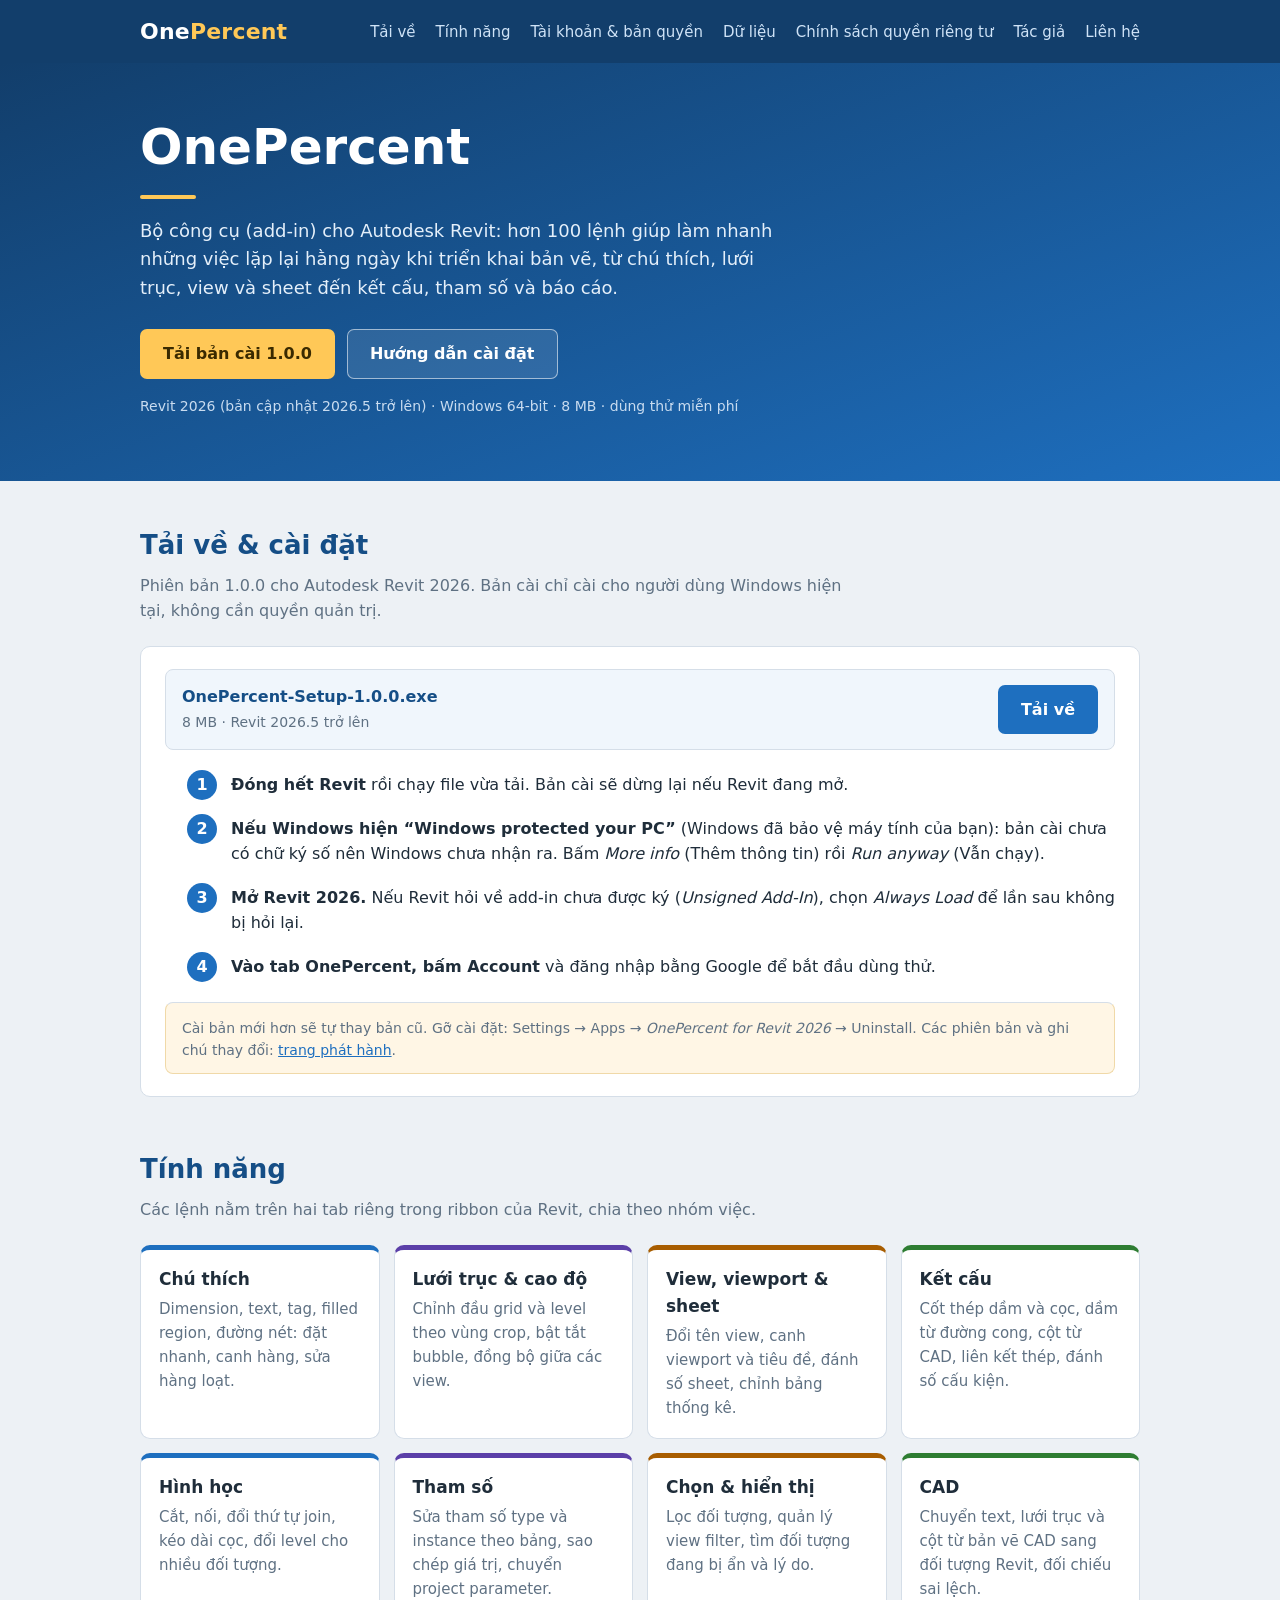
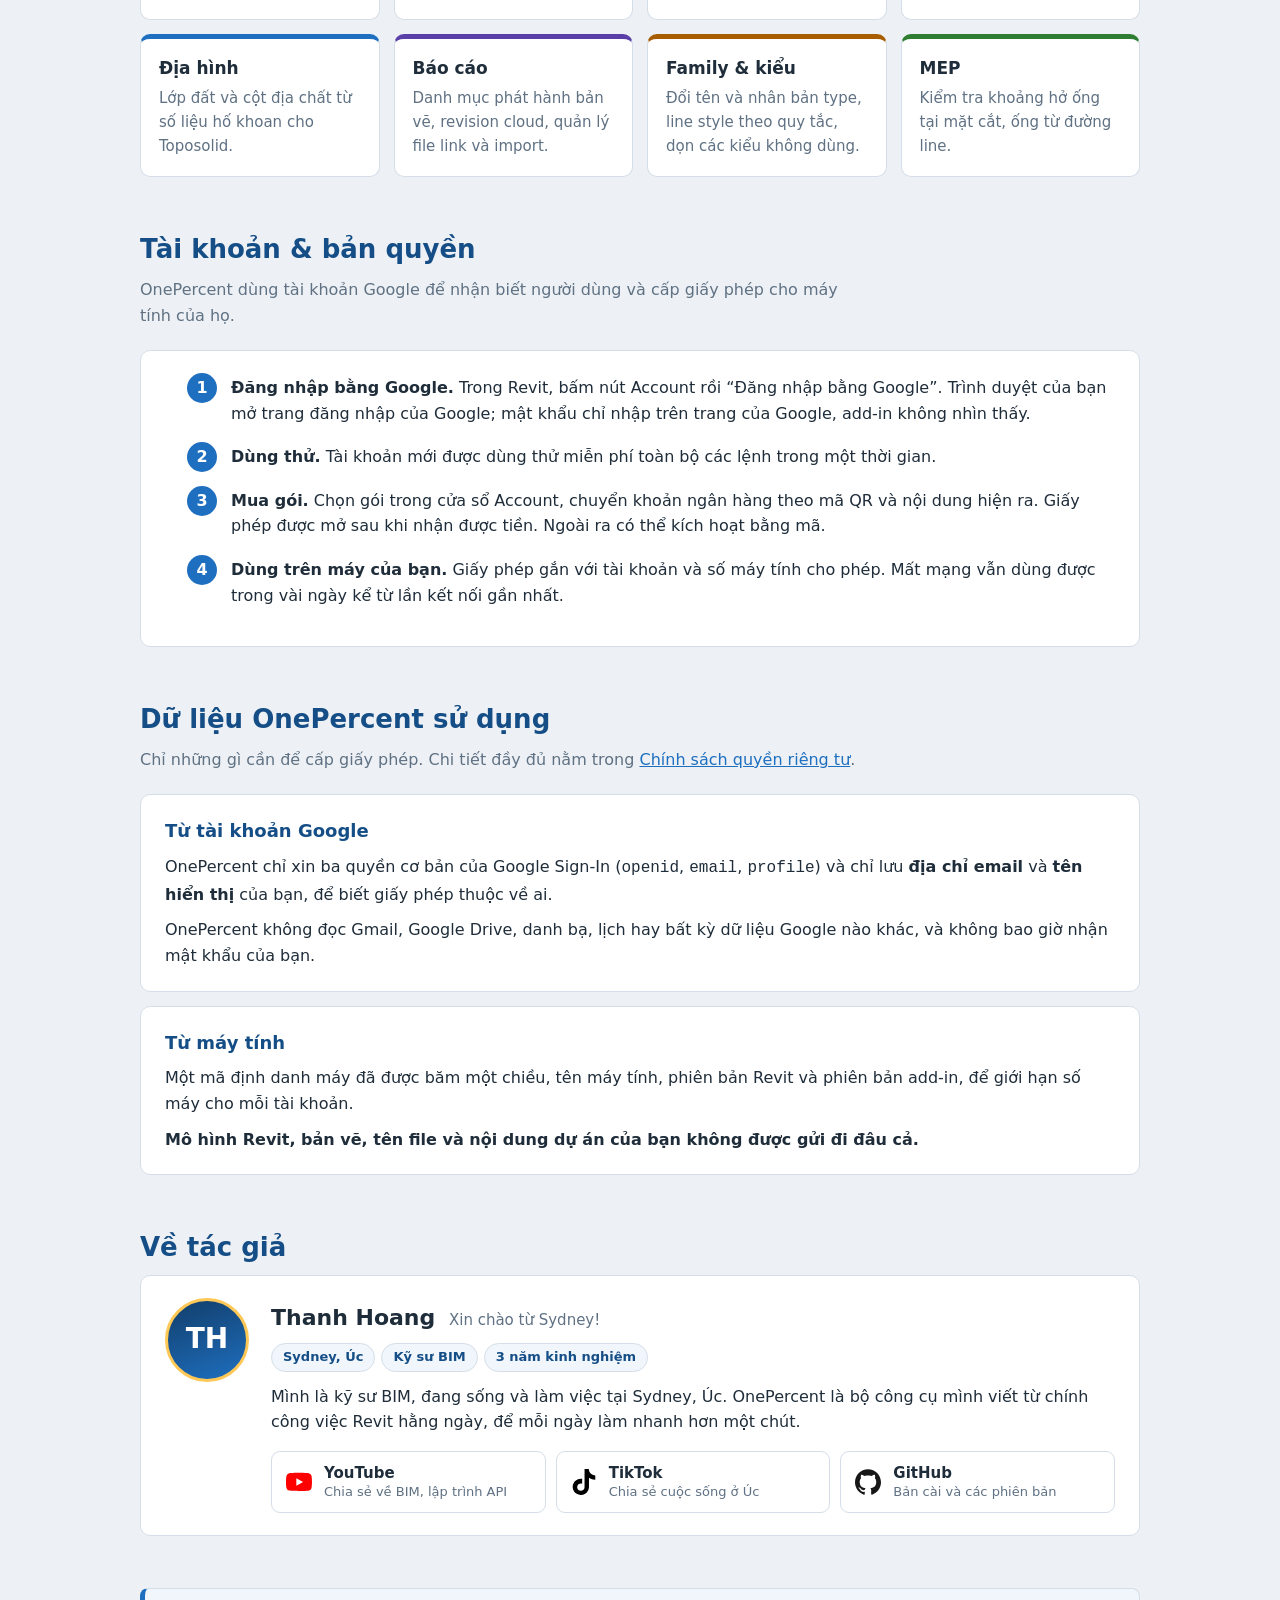
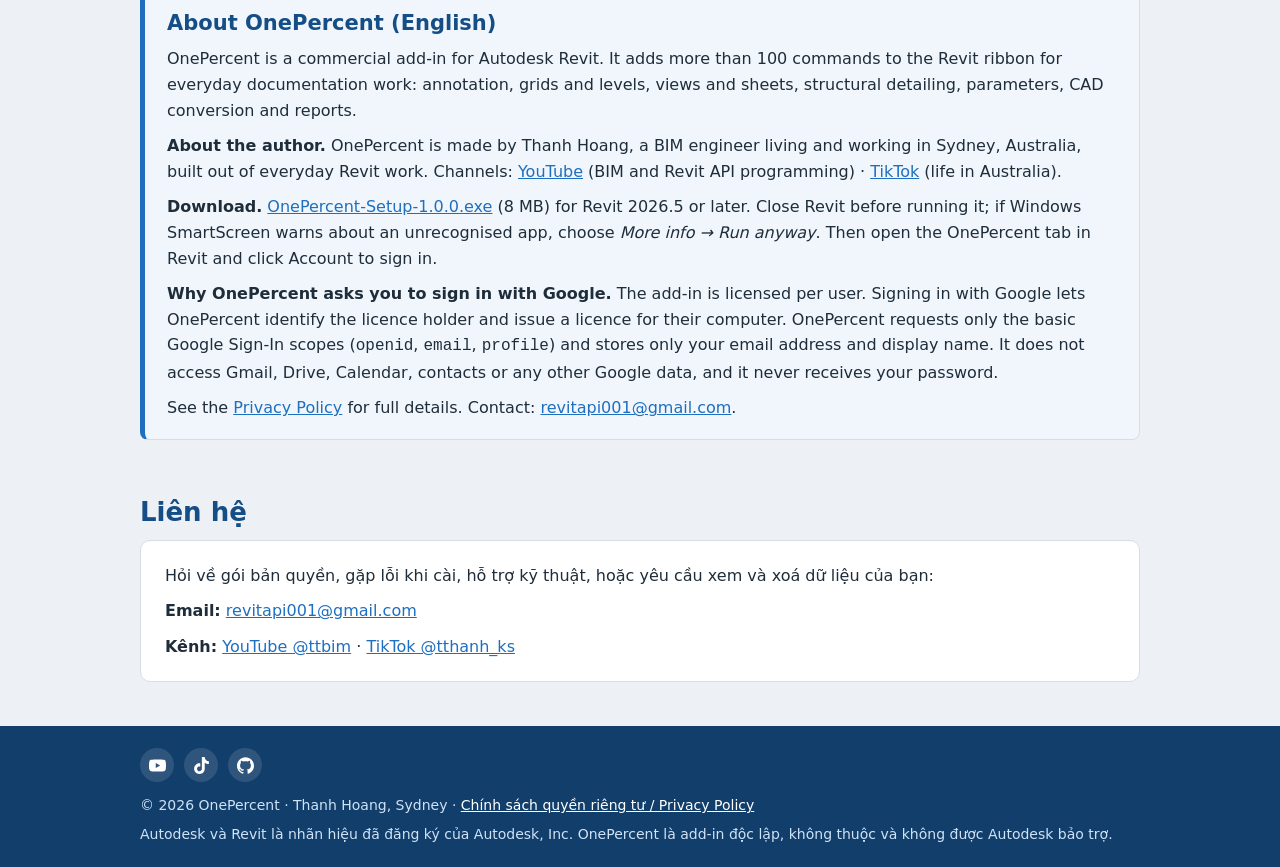
==== index.html @ 734811fc "Add author section and social links "Về tác giả" card (Thanh Hoang, BIM engineer in Sydney) with You" ====
<!doctype html>
<html lang="vi">
<head>
  <meta charset="utf-8">
  <meta name="viewport" content="width=device-width, initial-scale=1">
  <title>OnePercent – Bộ công cụ cho Autodesk Revit</title>
  <meta name="description" content="OnePercent là bộ add-in cho Autodesk Revit: hơn 100 lệnh cho chú thích, lưới trục, view và sheet, kết cấu, tham số, CAD và báo cáo.">
  <link rel="icon" href="data:image/svg+xml,%3Csvg xmlns='http://www.w3.org/2000/svg' viewBox='0 0 32 32'%3E%3Crect width='32' height='32' rx='7' fill='%231e6fbf'/%3E%3Ctext x='16' y='22' font-family='Segoe UI,Arial' font-size='15' font-weight='700' text-anchor='middle' fill='%23fff'%3E1%25%3C/text%3E%3C/svg%3E">
  <link rel="stylesheet" href="style.css">
</head>
<body>

<svg width="0" height="0" style="position:absolute" aria-hidden="true">
  <symbol id="i-youtube" viewBox="0 0 24 24"><path d="M23.498 6.186a3.016 3.016 0 0 0-2.122-2.136C19.505 3.545 12 3.545 12 3.545s-7.505 0-9.377.505A3.017 3.017 0 0 0 .502 6.186C0 8.07 0 12 0 12s0 3.93.502 5.814a3.016 3.016 0 0 0 2.122 2.136c1.871.505 9.376.505 9.376.505s7.505 0 9.377-.505a3.015 3.015 0 0 0 2.122-2.136C24 15.93 24 12 24 12s0-3.93-.502-5.814zM9.545 15.568V8.432L15.818 12l-6.273 3.568z"/></symbol>
  <symbol id="i-tiktok" viewBox="0 0 24 24"><path d="M12.525.02c1.31-.02 2.61-.01 3.91-.02.08 1.53.63 3.09 1.75 4.17 1.12 1.11 2.7 1.62 4.24 1.79v4.03c-1.44-.05-2.89-.35-4.2-.97-.57-.26-1.1-.59-1.62-.93-.01 2.92.01 5.84-.02 8.75-.08 1.4-.54 2.79-1.35 3.94-1.31 1.92-3.58 3.17-5.91 3.21-1.43.08-2.86-.31-4.08-1.03-2.02-1.19-3.44-3.37-3.65-5.71-.02-.5-.03-1-.01-1.49.18-1.9 1.12-3.72 2.58-4.96 1.66-1.44 3.98-2.13 6.15-1.72.02 1.48-.04 2.96-.04 4.44-.99-.32-2.15-.23-3.02.37-.63.41-1.11 1.04-1.36 1.75-.21.51-.15 1.07-.14 1.61.24 1.64 1.82 3.02 3.5 2.87 1.12-.01 2.19-.66 2.77-1.61.19-.33.4-.67.41-1.06.1-1.79.06-3.57.07-5.36.01-4.03-.01-8.05.02-12.07z"/></symbol>
  <symbol id="i-github" viewBox="0 0 24 24"><path d="M12 .297c-6.63 0-12 5.373-12 12 0 5.303 3.438 9.8 8.205 11.385.6.113.82-.258.82-.577 0-.285-.01-1.04-.015-2.04-3.338.724-4.042-1.61-4.042-1.61C4.422 18.07 3.633 17.7 3.633 17.7c-1.087-.744.084-.729.084-.729 1.205.084 1.838 1.236 1.838 1.236 1.07 1.835 2.809 1.305 3.495.998.108-.776.417-1.305.76-1.605-2.665-.3-5.466-1.332-5.466-5.93 0-1.31.465-2.38 1.235-3.22-.135-.303-.54-1.523.105-3.176 0 0 1.005-.322 3.3 1.23.96-.267 1.98-.399 3-.405 1.02.006 2.04.138 3 .405 2.28-1.552 3.285-1.23 3.285-1.23.645 1.653.24 2.873.12 3.176.765.84 1.23 1.91 1.23 3.22 0 4.61-2.805 5.625-5.475 5.92.42.36.81 1.096.81 2.22 0 1.606-.015 2.896-.015 3.286 0 .315.21.69.825.57C20.565 22.092 24 17.592 24 12.297c0-6.627-5.373-12-12-12"/></symbol>
</svg>

<header class="top">
  <div class="wrap">
    <a class="brand" href="index.html">One<span>Percent</span></a>
    <nav class="nav">
      <a href="#tai-ve">Tải về</a>
      <a href="#tinh-nang">Tính năng</a>
      <a href="#ban-quyen">Tài khoản &amp; bản quyền</a>
      <a href="#du-lieu">Dữ liệu</a>
      <a href="privacy.html">Chính sách quyền riêng tư</a>
      <a href="#tac-gia">Tác giả</a>
      <a href="#lien-he">Liên hệ</a>
    </nav>
  </div>
</header>

<div class="hero">
  <div class="wrap">
    <h1>OnePercent</h1>
    <div class="rule"></div>
    <p>Bộ công cụ (add-in) cho Autodesk Revit: hơn 100 lệnh giúp làm nhanh những việc lặp lại hằng ngày khi triển khai bản vẽ, từ chú thích, lưới trục, view và sheet đến kết cấu, tham số và báo cáo.</p>
    <div class="buttons">
      <a class="btn primary" href="https://github.com/revitapi001-afk/OnePercent/releases/download/v1.0.0/OnePercent-Setup-1.0.0.exe">Tải bản cài 1.0.0</a>
      <a class="btn ghost" href="#tai-ve">Hướng dẫn cài đặt</a>
    </div>
    <p class="meta">Revit 2026 (bản cập nhật 2026.5 trở lên) · Windows 64&#8209;bit · 8 MB · dùng thử miễn phí</p>
  </div>
</div>

<main>

  <section id="tai-ve">
    <div class="wrap">
      <h2>Tải về &amp; cài đặt</h2>
      <p class="lead">Phiên bản 1.0.0 cho Autodesk Revit 2026. Bản cài chỉ cài cho người dùng Windows hiện tại, không cần quyền quản trị.</p>
      <div class="panel download">
        <div class="download-file">
          <div>
            <strong>OnePercent-Setup-1.0.0.exe</strong>
            <span>8 MB · Revit 2026.5 trở lên</span>
          </div>
          <a class="btn solid" href="https://github.com/revitapi001-afk/OnePercent/releases/download/v1.0.0/OnePercent-Setup-1.0.0.exe">Tải về</a>
        </div>
        <ol class="steps">
          <li><strong>Đóng hết Revit</strong> rồi chạy file vừa tải. Bản cài sẽ dừng lại nếu Revit đang mở.</li>
          <li><strong>Nếu Windows hiện “Windows protected your PC”</strong> (Windows đã bảo vệ máy tính của bạn): bản cài chưa có chữ ký số nên Windows chưa nhận ra. Bấm <em>More info</em> (Thêm thông tin) rồi <em>Run anyway</em> (Vẫn chạy).</li>
          <li><strong>Mở Revit 2026.</strong> Nếu Revit hỏi về add-in chưa được ký (<em>Unsigned Add-In</em>), chọn <em>Always Load</em> để lần sau không bị hỏi lại.</li>
          <li><strong>Vào tab OnePercent, bấm Account</strong> và đăng nhập bằng Google để bắt đầu dùng thử.</li>
        </ol>
        <p class="note">Cài bản mới hơn sẽ tự thay bản cũ. Gỡ cài đặt: Settings → Apps → <em>OnePercent for Revit 2026</em> → Uninstall. Các phiên bản và ghi chú thay đổi: <a href="https://github.com/revitapi001-afk/OnePercent/releases">trang phát hành</a>.</p>
      </div>
    </div>
  </section>

  <section id="tinh-nang">
    <div class="wrap">
      <h2>Tính năng</h2>
      <p class="lead">Các lệnh nằm trên hai tab riêng trong ribbon của Revit, chia theo nhóm việc.</p>
      <div class="grid">
        <div class="card"><h3>Chú thích</h3><p>Dimension, text, tag, filled region, đường nét: đặt nhanh, canh hàng, sửa hàng loạt.</p></div>
        <div class="card"><h3>Lưới trục &amp; cao độ</h3><p>Chỉnh đầu grid và level theo vùng crop, bật tắt bubble, đồng bộ giữa các view.</p></div>
        <div class="card"><h3>View, viewport &amp; sheet</h3><p>Đổi tên view, canh viewport và tiêu đề, đánh số sheet, chỉnh bảng thống kê.</p></div>
        <div class="card"><h3>Kết cấu</h3><p>Cốt thép dầm và cọc, dầm từ đường cong, cột từ CAD, liên kết thép, đánh số cấu kiện.</p></div>
        <div class="card"><h3>Hình học</h3><p>Cắt, nối, đổi thứ tự join, kéo dài cọc, đổi level cho nhiều đối tượng.</p></div>
        <div class="card"><h3>Tham số</h3><p>Sửa tham số type và instance theo bảng, sao chép giá trị, chuyển project parameter.</p></div>
        <div class="card"><h3>Chọn &amp; hiển thị</h3><p>Lọc đối tượng, quản lý view filter, tìm đối tượng đang bị ẩn và lý do.</p></div>
        <div class="card"><h3>CAD</h3><p>Chuyển text, lưới trục và cột từ bản vẽ CAD sang đối tượng Revit, đối chiếu sai lệch.</p></div>
        <div class="card"><h3>Địa hình</h3><p>Lớp đất và cột địa chất từ số liệu hố khoan cho Toposolid.</p></div>
        <div class="card"><h3>Báo cáo</h3><p>Danh mục phát hành bản vẽ, revision cloud, quản lý file link và import.</p></div>
        <div class="card"><h3>Family &amp; kiểu</h3><p>Đổi tên và nhân bản type, line style theo quy tắc, dọn các kiểu không dùng.</p></div>
        <div class="card"><h3>MEP</h3><p>Kiểm tra khoảng hở ống tại mặt cắt, ống từ đường line.</p></div>
      </div>
    </div>
  </section>

  <section id="ban-quyen">
    <div class="wrap">
      <h2>Tài khoản &amp; bản quyền</h2>
      <p class="lead">OnePercent dùng tài khoản Google để nhận biết người dùng và cấp giấy phép cho máy tính của họ.</p>
      <div class="panel">
        <ol class="steps">
          <li><strong>Đăng nhập bằng Google.</strong> Trong Revit, bấm nút Account rồi “Đăng nhập bằng Google”. Trình duyệt của bạn mở trang đăng nhập của Google; mật khẩu chỉ nhập trên trang của Google, add-in không nhìn thấy.</li>
          <li><strong>Dùng thử.</strong> Tài khoản mới được dùng thử miễn phí toàn bộ các lệnh trong một thời gian.</li>
          <li><strong>Mua gói.</strong> Chọn gói trong cửa sổ Account, chuyển khoản ngân hàng theo mã QR và nội dung hiện ra. Giấy phép được mở sau khi nhận được tiền. Ngoài ra có thể kích hoạt bằng mã.</li>
          <li><strong>Dùng trên máy của bạn.</strong> Giấy phép gắn với tài khoản và số máy tính cho phép. Mất mạng vẫn dùng được trong vài ngày kể từ lần kết nối gần nhất.</li>
        </ol>
      </div>
    </div>
  </section>

  <section id="du-lieu">
    <div class="wrap">
      <h2>Dữ liệu OnePercent sử dụng</h2>
      <p class="lead">Chỉ những gì cần để cấp giấy phép. Chi tiết đầy đủ nằm trong <a href="privacy.html">Chính sách quyền riêng tư</a>.</p>
      <div class="panel">
        <h3>Từ tài khoản Google</h3>
        <p>OnePercent chỉ xin ba quyền cơ bản của Google Sign-In (<code>openid</code>, <code>email</code>, <code>profile</code>) và chỉ lưu <strong>địa chỉ email</strong> và <strong>tên hiển thị</strong> của bạn, để biết giấy phép thuộc về ai.</p>
        <p>OnePercent không đọc Gmail, Google Drive, danh bạ, lịch hay bất kỳ dữ liệu Google nào khác, và không bao giờ nhận mật khẩu của bạn.</p>
      </div>
      <div class="panel">
        <h3>Từ máy tính</h3>
        <p>Một mã định danh máy đã được băm một chiều, tên máy tính, phiên bản Revit và phiên bản add-in, để giới hạn số máy cho mỗi tài khoản.</p>
        <p><strong>Mô hình Revit, bản vẽ, tên file và nội dung dự án của bạn không được gửi đi đâu cả.</strong></p>
      </div>
    </div>
  </section>

  <section id="tac-gia">
    <div class="wrap">
      <h2>Về tác giả</h2>
      <div class="panel author">
        <div class="avatar" aria-hidden="true">TH</div>
        <div class="author-body">
          <h3>Thanh Hoang <span>Xin chào từ Sydney!</span></h3>
          <ul class="chips">
            <li>Sydney, Úc</li>
            <li>Kỹ sư BIM</li>
            <li>3 năm kinh nghiệm</li>
          </ul>
          <p>Mình là kỹ sư BIM, đang sống và làm việc tại Sydney, Úc. OnePercent là bộ công cụ mình viết từ chính công việc Revit hằng ngày, để mỗi ngày làm nhanh hơn một chút.</p>
          <div class="socials">
            <a class="social yt" href="https://www.youtube.com/@ttbim" target="_blank" rel="noopener">
              <svg><use href="#i-youtube"/></svg>
              <span><strong>YouTube</strong>Chia sẻ về BIM, lập trình API</span>
            </a>
            <a class="social tt" href="https://www.tiktok.com/@tthanh_ks" target="_blank" rel="noopener">
              <svg><use href="#i-tiktok"/></svg>
              <span><strong>TikTok</strong>Chia sẻ cuộc sống ở Úc</span>
            </a>
            <a class="social gh" href="https://github.com/revitapi001-afk" target="_blank" rel="noopener">
              <svg><use href="#i-github"/></svg>
              <span><strong>GitHub</strong>Bản cài và các phiên bản</span>
            </a>
          </div>
        </div>
      </div>
    </div>
  </section>

  <section id="english">
    <div class="wrap">
      <div class="english" lang="en">
        <h2>About OnePercent (English)</h2>
        <p>OnePercent is a commercial add-in for Autodesk Revit. It adds more than 100 commands to the Revit ribbon for everyday documentation work: annotation, grids and levels, views and sheets, structural detailing, parameters, CAD conversion and reports.</p>
        <p><strong>About the author.</strong> OnePercent is made by Thanh Hoang, a BIM engineer living and working in Sydney, Australia, built out of everyday Revit work. Channels: <a href="https://www.youtube.com/@ttbim">YouTube</a> (BIM and Revit API programming) · <a href="https://www.tiktok.com/@tthanh_ks">TikTok</a> (life in Australia).</p>
        <p><strong>Download.</strong> <a href="https://github.com/revitapi001-afk/OnePercent/releases/download/v1.0.0/OnePercent-Setup-1.0.0.exe">OnePercent-Setup-1.0.0.exe</a> (8 MB) for Revit 2026.5 or later. Close Revit before running it; if Windows SmartScreen warns about an unrecognised app, choose <em>More info → Run anyway</em>. Then open the OnePercent tab in Revit and click Account to sign in.</p>
        <p><strong>Why OnePercent asks you to sign in with Google.</strong> The add-in is licensed per user. Signing in with Google lets OnePercent identify the licence holder and issue a licence for their computer. OnePercent requests only the basic Google Sign-In scopes (<code>openid</code>, <code>email</code>, <code>profile</code>) and stores only your email address and display name. It does not access Gmail, Drive, Calendar, contacts or any other Google data, and it never receives your password.</p>
        <p>See the <a href="privacy.html">Privacy Policy</a> for full details. Contact: <a href="mailto:revitapi001@gmail.com">revitapi001@gmail.com</a>.</p>
      </div>
    </div>
  </section>

  <section id="lien-he">
    <div class="wrap">
      <h2>Liên hệ</h2>
      <div class="panel">
        <p>Hỏi về gói bản quyền, gặp lỗi khi cài, hỗ trợ kỹ thuật, hoặc yêu cầu xem và xoá dữ liệu của bạn:</p>
        <p><strong>Email:</strong> <a href="mailto:revitapi001@gmail.com">revitapi001@gmail.com</a></p>
        <p><strong>Kênh:</strong> <a href="https://www.youtube.com/@ttbim" target="_blank" rel="noopener">YouTube @ttbim</a> · <a href="https://www.tiktok.com/@tthanh_ks" target="_blank" rel="noopener">TikTok @tthanh_ks</a></p>
      </div>
    </div>
  </section>

</main>

<footer>
  <div class="wrap">
    <div class="foot-social">
      <a href="https://www.youtube.com/@ttbim" target="_blank" rel="noopener" aria-label="YouTube"><svg><use href="#i-youtube"/></svg></a>
      <a href="https://www.tiktok.com/@tthanh_ks" target="_blank" rel="noopener" aria-label="TikTok"><svg><use href="#i-tiktok"/></svg></a>
      <a href="https://github.com/revitapi001-afk" target="_blank" rel="noopener" aria-label="GitHub"><svg><use href="#i-github"/></svg></a>
    </div>
    <p>© 2026 OnePercent · Thanh Hoang, Sydney · <a href="privacy.html">Chính sách quyền riêng tư / Privacy Policy</a></p>
    <p>Autodesk và Revit là nhãn hiệu đã đăng ký của Autodesk, Inc. OnePercent là add-in độc lập, không thuộc và không được Autodesk bảo trợ.</p>
  </div>
</footer>

</body>
</html>
---- style.css ----
/* OnePercent website - shared by index.html and privacy.html.
   No external fonts, scripts or trackers: the pages load nothing from third parties. */

:root {
  --blue: #1e6fbf;
  --blue-dark: #123e6b;
  --blue-ink: #154e86;
  --gold: #ffc857;
  --green: #2e7d32;
  --ink: #1f2d3a;
  --muted: #5f7183;
  --line: #d5dee8;
  --wash: #f0f6fc;
  --page: #edf1f5;
  --card: #ffffff;
}

* { box-sizing: border-box; }

html { scroll-behavior: smooth; }

body {
  margin: 0;
  font-family: "Segoe UI", system-ui, -apple-system, Roboto, Arial, sans-serif;
  font-size: 16px;
  line-height: 1.6;
  color: var(--ink);
  background: var(--page);
}

a { color: var(--blue); }
a:hover { color: var(--blue-ink); }

.wrap {
  max-width: 1040px;
  margin: 0 auto;
  padding: 0 20px;
}

/* ---- top bar ---- */
.top {
  background: var(--blue-dark);
  color: #fff;
}
.top .wrap {
  display: flex;
  align-items: center;
  justify-content: space-between;
  flex-wrap: wrap;
  gap: 8px 24px;
  padding-top: 14px;
  padding-bottom: 14px;
}
.brand {
  font-size: 22px;
  font-weight: 700;
  color: #fff;
  text-decoration: none;
  letter-spacing: 0.2px;
}
.brand span { color: var(--gold); }
.nav { display: flex; flex-wrap: wrap; gap: 4px 20px; }
.nav a {
  color: #cfe3f7;
  text-decoration: none;
  font-size: 15px;
}
.nav a:hover { color: #fff; text-decoration: underline; }

/* ---- hero ---- */
.hero {
  background: linear-gradient(160deg, var(--blue-dark) 0%, var(--blue) 100%);
  color: #fff;
  padding: 56px 0 64px;
}
.hero h1 {
  margin: 0 0 6px;
  font-size: clamp(32px, 6vw, 50px);
  line-height: 1.15;
}
.hero .rule {
  width: 56px;
  height: 4px;
  border-radius: 2px;
  background: var(--gold);
  margin: 18px 0;
}
.hero p {
  max-width: 660px;
  margin: 0 0 26px;
  font-size: 18px;
  color: #e4effa;
}
.buttons { display: flex; flex-wrap: wrap; gap: 12px; }
.btn {
  display: inline-block;
  padding: 11px 22px;
  border-radius: 7px;
  font-weight: 600;
  text-decoration: none;
  border: 1px solid transparent;
}
.btn.primary { background: var(--gold); color: #3a2a00; }
.btn.primary:hover { background: #ffd57e; color: #3a2a00; }
.btn.ghost { border-color: rgba(255, 255, 255, 0.55); color: #fff; background: rgba(255, 255, 255, 0.1); }
.btn.ghost:hover { background: rgba(255, 255, 255, 0.2); color: #fff; }
.btn.solid { background: var(--blue); color: #fff; }
.btn.solid:hover { background: var(--blue-ink); color: #fff; }
.hero .meta { margin: 16px 0 0; font-size: 14px; color: #c9dcf0; }

/* ---- download ---- */
.download-file {
  display: flex;
  align-items: center;
  justify-content: space-between;
  gap: 14px;
  flex-wrap: wrap;
  padding: 14px 16px;
  margin: 0 0 20px;
  background: var(--wash);
  border: 1px solid var(--line);
  border-radius: 8px;
}
.download-file strong { display: block; color: var(--blue-ink); word-break: break-all; }
.download-file span { font-size: 14px; color: var(--muted); }
.panel .note { margin-top: 4px; padding-top: 14px; border-top: 1px solid var(--line); font-size: 14px; color: var(--muted); }

/* ---- sections ---- */
section { padding: 44px 0 8px; }
section:last-of-type { padding-bottom: 44px; }
h2 {
  margin: 0 0 6px;
  font-size: 26px;
  color: var(--blue-ink);
}
.lead { margin: 0 0 22px; color: var(--muted); max-width: 720px; }

.grid {
  display: grid;
  grid-template-columns: repeat(auto-fill, minmax(230px, 1fr));
  gap: 14px;
}
.card {
  background: var(--card);
  border: 1px solid var(--line);
  border-radius: 10px;
  padding: 16px 18px 18px;
  border-top: 5px solid var(--blue);
}
.card:nth-child(4n + 2) { border-top-color: #5b3fa8; }
.card:nth-child(4n + 3) { border-top-color: #a85d00; }
.card:nth-child(4n + 4) { border-top-color: var(--green); }
.card h3 { margin: 0 0 4px; font-size: 17px; }
.card p { margin: 0; font-size: 15px; color: var(--muted); }

.panel {
  background: var(--card);
  border: 1px solid var(--line);
  border-radius: 10px;
  padding: 22px 24px;
}
.panel + .panel { margin-top: 14px; }
.panel h3 { margin: 0 0 8px; font-size: 18px; color: var(--blue-ink); }
.panel p { margin: 0 0 10px; }
.panel p:last-child, .panel ul:last-child, .panel ol:last-child { margin-bottom: 0; }
.panel ul, .panel ol { margin: 0 0 10px; padding-left: 22px; }
.panel li { margin-bottom: 4px; }

.steps { counter-reset: step; list-style: none; padding: 0; margin: 0; }
.steps li {
  counter-increment: step;
  position: relative;
  padding: 2px 0 12px 44px;
}
.steps li::before {
  content: counter(step);
  position: absolute;
  left: 0;
  top: 0;
  width: 30px;
  height: 30px;
  border-radius: 50%;
  background: var(--blue);
  color: #fff;
  font-weight: 700;
  text-align: center;
  line-height: 30px;
}

.note {
  background: #fff6e5;
  border: 1px solid #f0d9a8;
  border-radius: 8px;
  padding: 12px 16px;
  color: #7a4b00;
}
.english {
  background: var(--wash);
  border: 1px solid var(--line);
  border-left: 5px solid var(--blue);
  border-radius: 8px;
  padding: 18px 22px;
}
.english h2 { font-size: 21px; }
.english p { margin: 0 0 10px; }
.english p:last-child { margin-bottom: 0; }

/* ---- policy page ---- */
.doc { padding: 36px 0 44px; }
.doc h1 { margin: 0 0 4px; font-size: clamp(28px, 5vw, 38px); color: var(--blue-ink); }
.doc .date { margin: 0 0 18px; color: var(--muted); }
.doc h2 { margin: 26px 0 8px; font-size: 21px; }
.doc h3 { margin: 16px 0 4px; font-size: 17px; }
.doc p, .doc ul { margin: 0 0 10px; }
.doc ul { padding-left: 22px; }
.doc li { margin-bottom: 4px; }
.doc table { width: 100%; border-collapse: collapse; margin: 6px 0 14px; font-size: 15px; }
.doc th, .doc td { text-align: left; vertical-align: top; padding: 8px 10px; border: 1px solid var(--line); }
.doc th { background: #d6e6f7; color: var(--blue-ink); }
.table-scroll { overflow-x: auto; }
.switch {
  display: inline-flex;
  gap: 6px;
  background: var(--card);
  border: 1px solid var(--line);
  border-radius: 8px;
  padding: 5px;
  margin: 0 0 14px;
}
.switch a {
  padding: 5px 14px;
  border-radius: 5px;
  text-decoration: none;
  font-weight: 600;
  color: var(--blue-ink);
}
.switch a:hover { background: var(--wash); }
.divider { border: 0; border-top: 2px solid var(--line); margin: 34px 0 6px; }

/* ---- footer ---- */
footer {
  background: var(--blue-dark);
  color: #cfe3f7;
  font-size: 14px;
  padding: 22px 0 26px;
}
footer a { color: #fff; }
footer p { margin: 0 0 6px; }
footer p:last-child { margin-bottom: 0; }
.foot-social { display: flex; gap: 10px; margin: 0 0 12px; }
.foot-social a {
  display: inline-flex;
  align-items: center;
  justify-content: center;
  width: 34px;
  height: 34px;
  border-radius: 50%;
  background: rgba(255, 255, 255, 0.12);
}
.foot-social a:hover { background: rgba(255, 255, 255, 0.24); }
.foot-social svg { width: 17px; height: 17px; fill: #fff; }

/* ---- author ---- */
.author { display: flex; gap: 22px; align-items: flex-start; }
.avatar {
  flex: 0 0 auto;
  width: 84px;
  height: 84px;
  border-radius: 50%;
  background: linear-gradient(160deg, var(--blue-dark), var(--blue));
  border: 3px solid var(--gold);
  color: #fff;
  font-size: 28px;
  font-weight: 700;
  display: flex;
  align-items: center;
  justify-content: center;
}
.author-body { flex: 1 1 auto; min-width: 0; }
.author h3 { margin: 2px 0 8px; font-size: 22px; color: var(--ink); }
.author h3 span { font-size: 15px; font-weight: 400; color: var(--muted); margin-left: 6px; }
.panel .chips { list-style: none; display: flex; flex-wrap: wrap; gap: 6px; padding: 0; margin: 0 0 12px; }
.panel .chips li {
  margin: 0;
  padding: 3px 11px;
  font-size: 13px;
  font-weight: 600;
  color: var(--blue-ink);
  background: var(--wash);
  border: 1px solid var(--line);
  border-radius: 999px;
}
.socials {
  display: grid;
  grid-template-columns: repeat(auto-fit, minmax(200px, 1fr));
  gap: 10px;
  margin-top: 16px;
}
.social {
  display: flex;
  align-items: center;
  gap: 12px;
  padding: 11px 14px;
  border: 1px solid var(--line);
  border-radius: 9px;
  background: var(--card);
  color: var(--ink);
  text-decoration: none;
  transition: border-color 0.15s, box-shadow 0.15s;
}
.social:hover { border-color: var(--blue); box-shadow: 0 2px 10px rgba(18, 62, 107, 0.12); color: var(--ink); }
.social svg { flex: 0 0 auto; width: 26px; height: 26px; }
.social span { font-size: 13px; color: var(--muted); line-height: 1.35; }
.social strong { display: block; font-size: 15px; color: var(--ink); }
.social.yt svg { fill: #ff0000; }
.social.tt svg { fill: #000; }
.social.gh svg { fill: #181717; }

@media (max-width: 560px) {
  .hero { padding: 40px 0 46px; }
  .hero p { font-size: 16px; }
  .panel { padding: 18px 16px; }
  .author { flex-direction: column; gap: 14px; }
  .avatar { width: 64px; height: 64px; font-size: 22px; }
  .author h3 span { display: block; margin: 2px 0 0; }
}
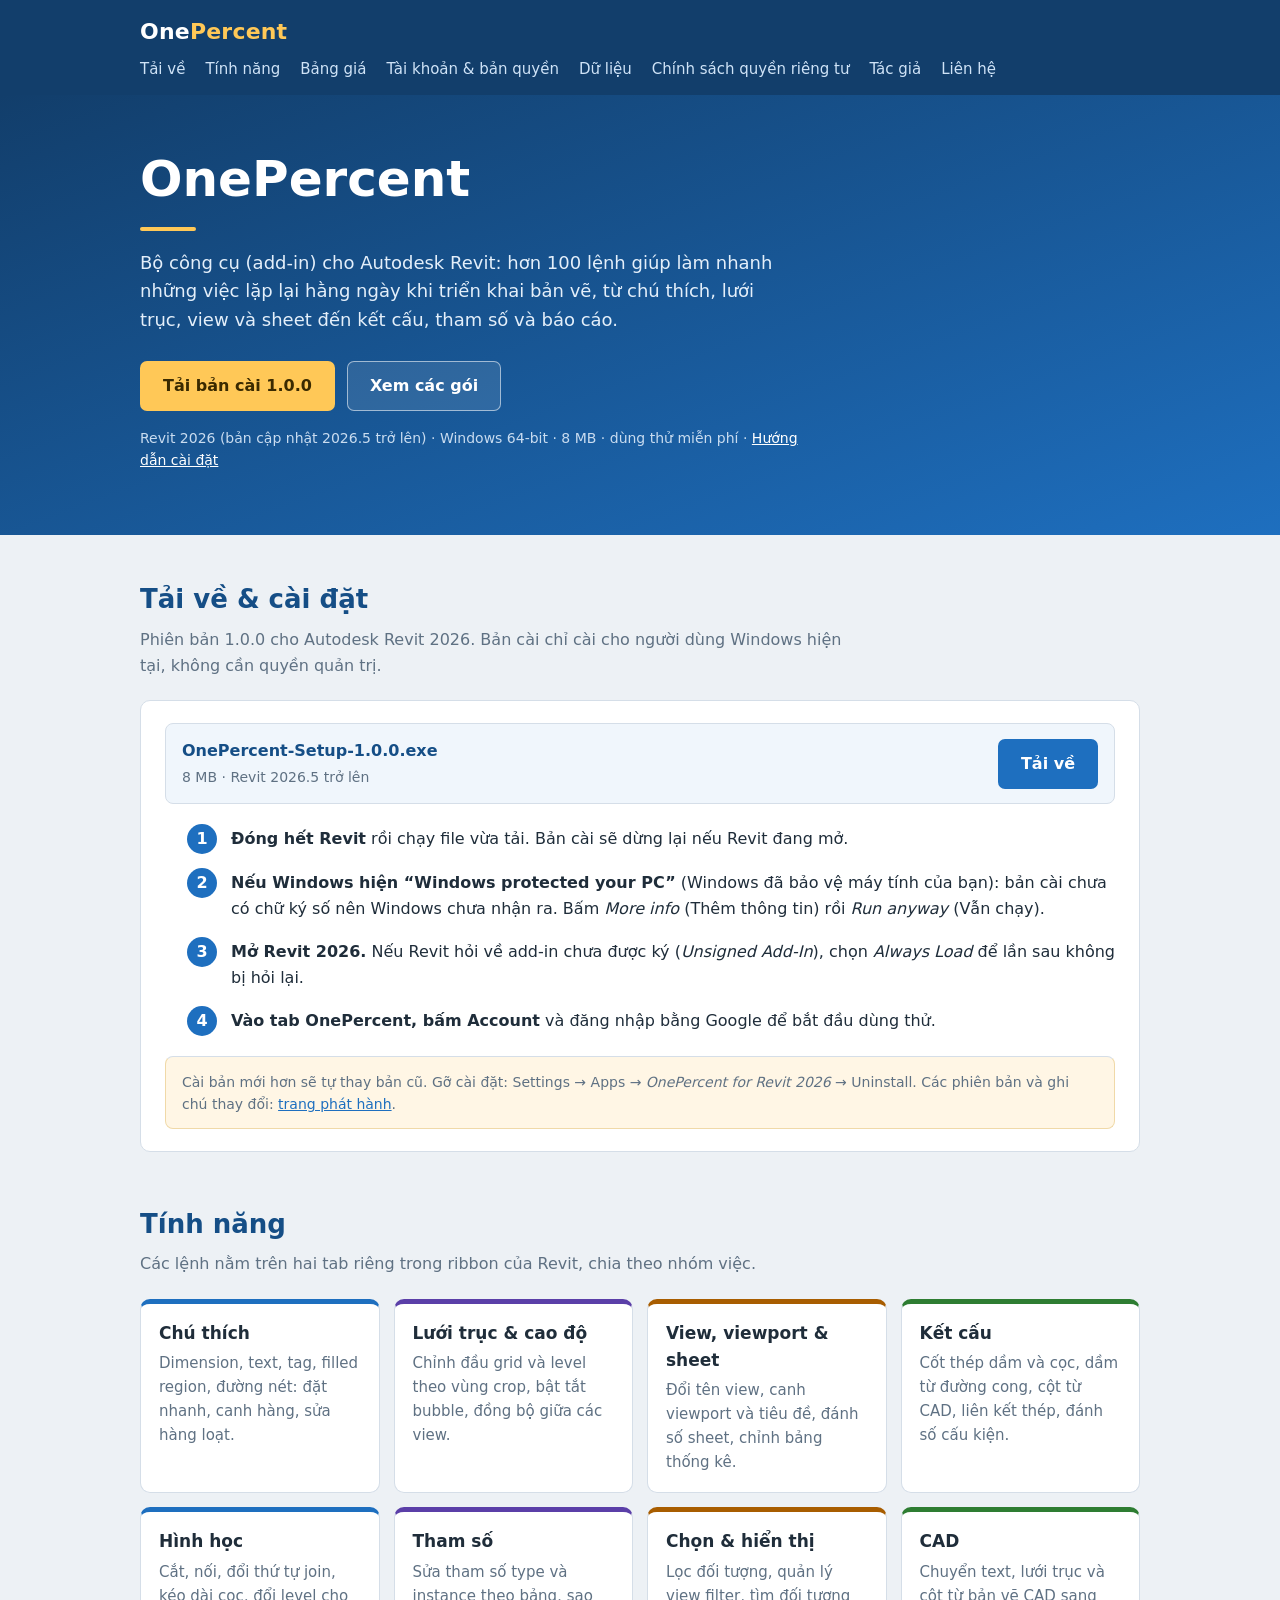
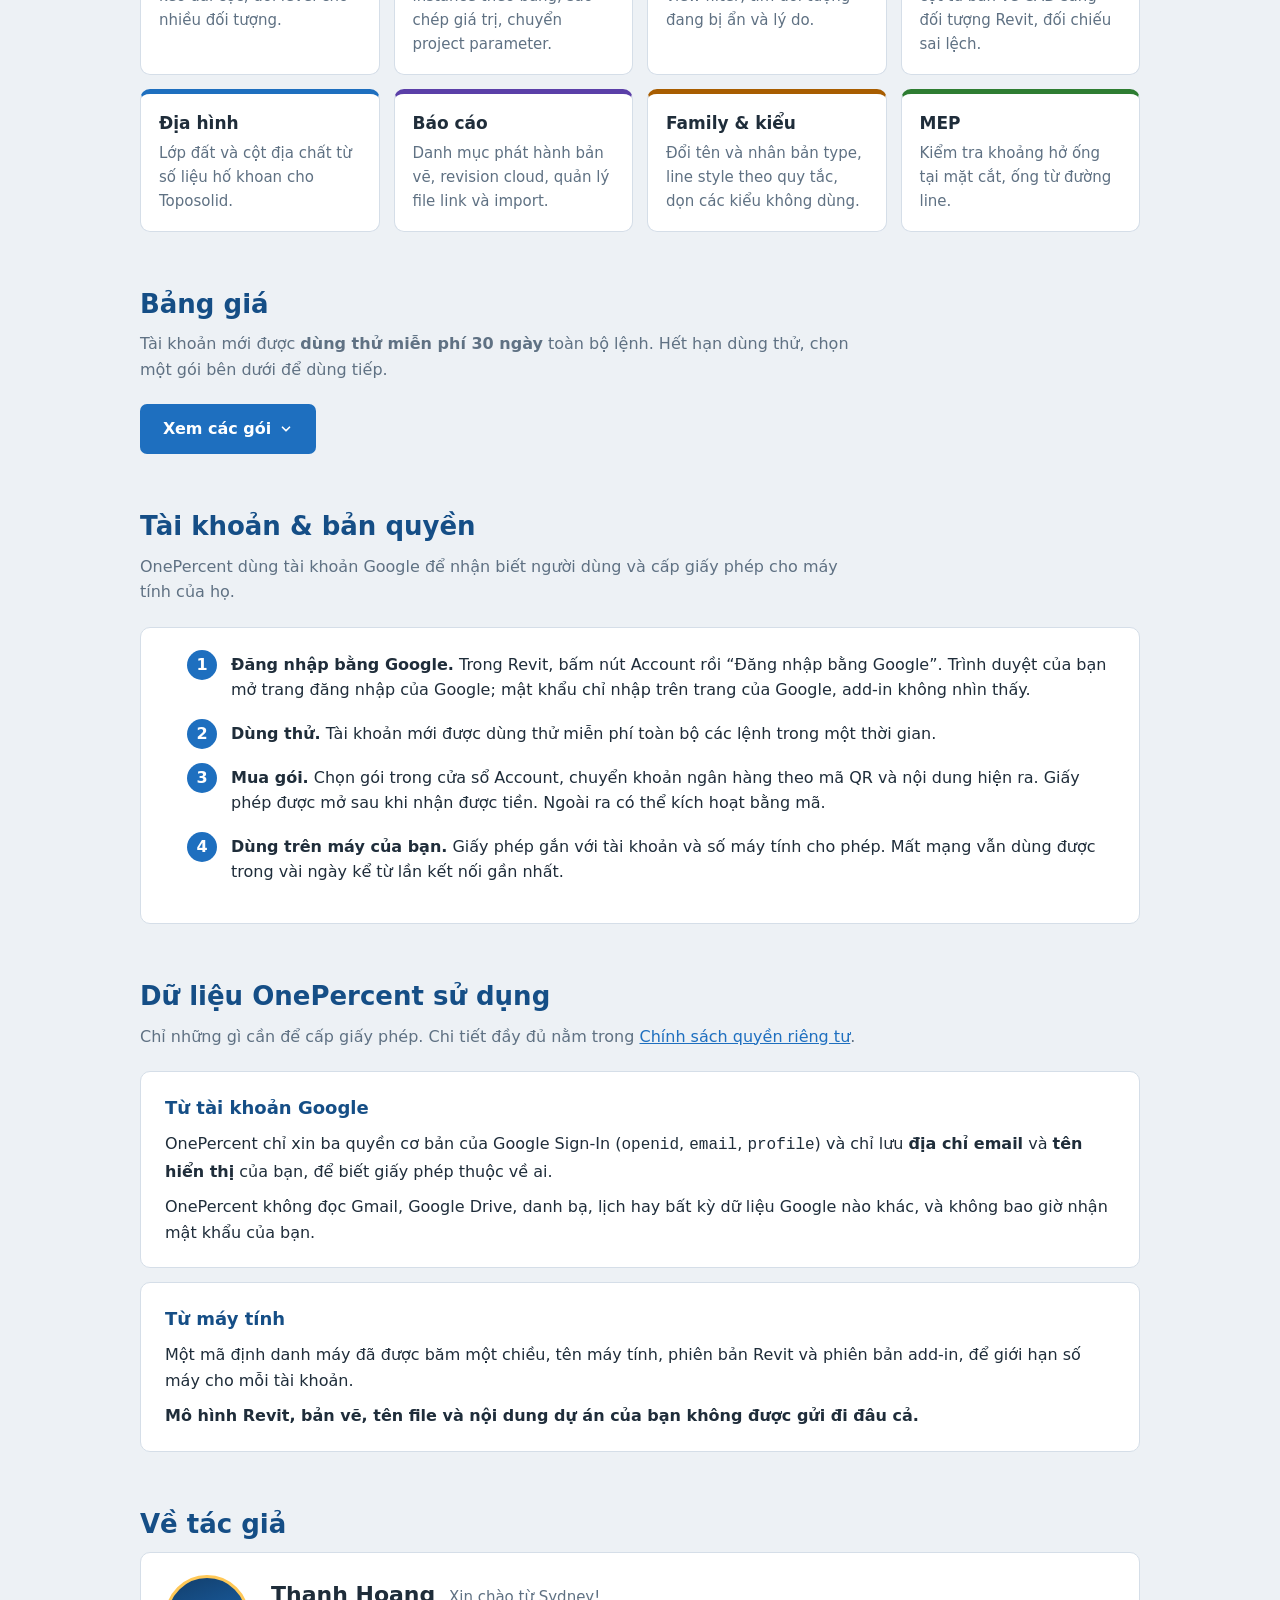
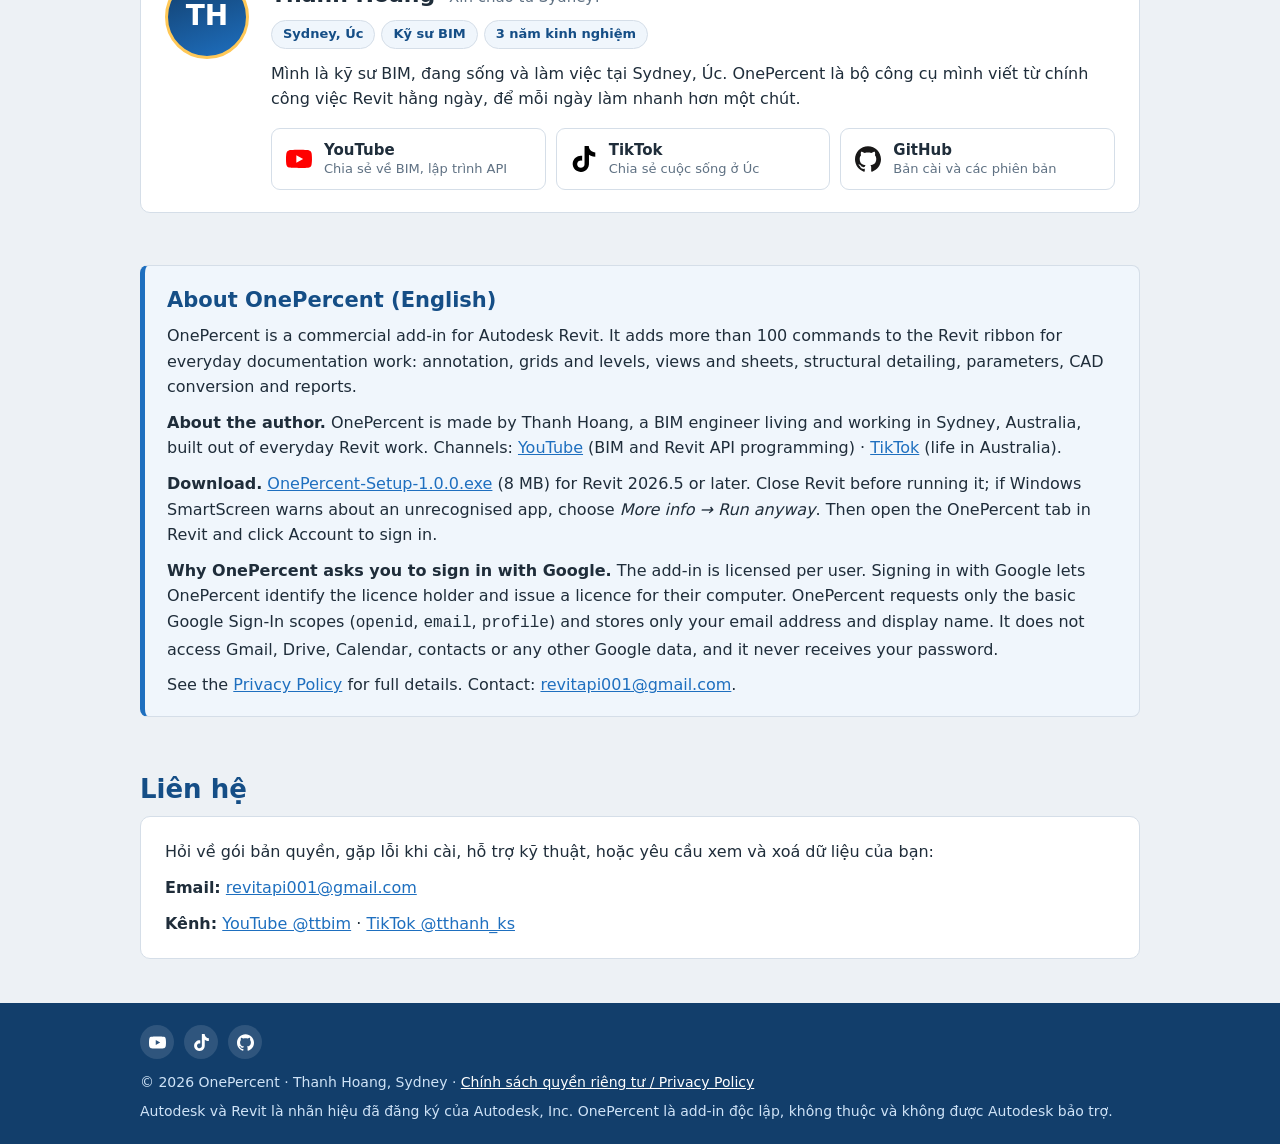
==== commit 5c431d81: "Add plans section with Show plans button and build-with-AI block "Xem các gói" in the hero and "Bảng" ====
--- a/index.html
+++ b/index.html
@@ -6,13 +6,15 @@
   <title>OnePercent – Bộ công cụ cho Autodesk Revit</title>
   <meta name="description" content="OnePercent là bộ add-in cho Autodesk Revit: hơn 100 lệnh cho chú thích, lưới trục, view và sheet, kết cấu, tham số, CAD và báo cáo.">
   <link rel="icon" href="data:image/svg+xml,%3Csvg xmlns='http://www.w3.org/2000/svg' viewBox='0 0 32 32'%3E%3Crect width='32' height='32' rx='7' fill='%231e6fbf'/%3E%3Ctext x='16' y='22' font-family='Segoe UI,Arial' font-size='15' font-weight='700' text-anchor='middle' fill='%23fff'%3E1%25%3C/text%3E%3C/svg%3E">
-  <link rel="stylesheet" href="style.css">
+  <link rel="stylesheet" href="style.css?v=4">
 </head>
 <body>
 
 <svg width="0" height="0" style="position:absolute" aria-hidden="true">
   <symbol id="i-youtube" viewBox="0 0 24 24"><path d="M23.498 6.186a3.016 3.016 0 0 0-2.122-2.136C19.505 3.545 12 3.545 12 3.545s-7.505 0-9.377.505A3.017 3.017 0 0 0 .502 6.186C0 8.07 0 12 0 12s0 3.93.502 5.814a3.016 3.016 0 0 0 2.122 2.136c1.871.505 9.376.505 9.376.505s7.505 0 9.377-.505a3.015 3.015 0 0 0 2.122-2.136C24 15.93 24 12 24 12s0-3.93-.502-5.814zM9.545 15.568V8.432L15.818 12l-6.273 3.568z"/></symbol>
   <symbol id="i-tiktok" viewBox="0 0 24 24"><path d="M12.525.02c1.31-.02 2.61-.01 3.91-.02.08 1.53.63 3.09 1.75 4.17 1.12 1.11 2.7 1.62 4.24 1.79v4.03c-1.44-.05-2.89-.35-4.2-.97-.57-.26-1.1-.59-1.62-.93-.01 2.92.01 5.84-.02 8.75-.08 1.4-.54 2.79-1.35 3.94-1.31 1.92-3.58 3.17-5.91 3.21-1.43.08-2.86-.31-4.08-1.03-2.02-1.19-3.44-3.37-3.65-5.71-.02-.5-.03-1-.01-1.49.18-1.9 1.12-3.72 2.58-4.96 1.66-1.44 3.98-2.13 6.15-1.72.02 1.48-.04 2.96-.04 4.44-.99-.32-2.15-.23-3.02.37-.63.41-1.11 1.04-1.36 1.75-.21.51-.15 1.07-.14 1.61.24 1.64 1.82 3.02 3.5 2.87 1.12-.01 2.19-.66 2.77-1.61.19-.33.4-.67.41-1.06.1-1.79.06-3.57.07-5.36.01-4.03-.01-8.05.02-12.07z"/></symbol>
+  <symbol id="i-claude" viewBox="0 0 24 24"><path d="m4.7144 15.9555 4.7174-2.6471.079-.2307-.079-.1275h-.2307l-.7893-.0486-2.6956-.0729-2.3375-.0971-2.2646-.1214-.5707-.1215-.5343-.7042.0546-.3522.4797-.3218.686.0608 1.5179.1032 2.2767.1578 1.6514.0972 2.4468.255h.3886l.0546-.1579-.1336-.0971-.1032-.0972L6.973 9.8356l-2.55-1.6879-1.3356-.9714-.7225-.4918-.3643-.4614-.1578-1.0078.6557-.7225.8803.0607.2246.0607.8925.686 1.9064 1.4754 2.4893 1.8336.3643.3035.1457-.1032.0182-.0728-.164-.2733-1.3539-2.4467-1.445-2.4893-.6435-1.032-.17-.6194c-.0607-.255-.1032-.4674-.1032-.7285L6.287.1335 6.6997 0l.9957.1336.419.3642.6192 1.4147 1.0018 2.2282 1.5543 3.0296.4553.8985.2429.8318.091.255h.1579v-.1457l.1275-1.706.2368-2.0947.2307-2.6957.0789-.7589.3764-.9107.7468-.4918.5828.2793.4797.686-.0668.4433-.2853 1.8517-.5586 2.9021-.3643 1.9429h.2125l.2429-.2429.9835-1.3053 1.6514-2.0643.7286-.8196.85-.9046.5464-.4311h1.0321l.759 1.1293-.34 1.1657-1.0625 1.3478-.8804 1.1414-1.2628 1.7-.7893 1.36.0729.1093.1882-.0183 2.8535-.607 1.5421-.2794 1.8396-.3157.8318.3886.091.3946-.3278.8075-1.967.4857-2.3072.4614-3.4364.8136-.0425.0304.0486.0607 1.5482.1457.6618.0364h1.621l3.0175.2247.7892.522.4736.6376-.079.4857-1.2142.6193-1.6393-.3886-3.825-.9107-1.3113-.3279h-.1822v.1093l1.0929 1.0686 2.0035 1.8092 2.5075 2.3314.1275.5768-.3218.4554-.34-.0486-2.2039-1.6575-.85-.7468-1.9246-1.621h-.1275v.17l.4432.6496 2.3436 3.5214.1214 1.0807-.17.3521-.6071.2125-.6679-.1214-1.3721-1.9246L14.38 17.959l-1.1414-1.9428-.1397.079-.674 7.2552-.3156.3703-.7286.2793-.6071-.4614-.3218-.7468.3218-1.4753.3886-1.9246.3157-1.53.2853-1.9004.17-.6314-.0121-.0425-.1397.0182-1.4328 1.9672-2.1796 2.9446-1.7243 1.8456-.4128.164-.7164-.3704.0667-.6618.4008-.5889 2.386-3.0357 1.4389-1.882.929-1.0868-.0062-.1579h-.0546l-6.3385 4.1164-1.1293.1457-.4857-.4554.0608-.7467.2307-.2429 1.9064-1.3114Z"/></symbol>
+  <symbol id="i-chatgpt" viewBox="0 0 24 24"><path d="M22.2819 9.8211a5.9847 5.9847 0 0 0-.5157-4.9108 6.0462 6.0462 0 0 0-6.5098-2.9A6.0651 6.0651 0 0 0 4.9807 4.1818a5.9847 5.9847 0 0 0-3.9977 2.9 6.0462 6.0462 0 0 0 .7427 7.0966 5.98 5.98 0 0 0 .511 4.9107 6.051 6.051 0 0 0 6.5146 2.9001A5.9847 5.9847 0 0 0 13.2599 24a6.0557 6.0557 0 0 0 5.7718-4.2058 5.9894 5.9894 0 0 0 3.9977-2.9001 6.0557 6.0557 0 0 0-.7475-7.0729zm-9.022 12.6081a4.4755 4.4755 0 0 1-2.8764-1.0408l.1419-.0804 4.7783-2.7582a.7948.7948 0 0 0 .3927-.6813v-6.7369l2.02 1.1686a.071.071 0 0 1 .038.052v5.5826a4.504 4.504 0 0 1-4.4945 4.4944zm-9.6607-4.1254a4.4708 4.4708 0 0 1-.5346-3.0137l.142.0852 4.783 2.7582a.7712.7712 0 0 0 .7806 0l5.8428-3.3685v2.3324a.0804.0804 0 0 1-.0332.0615L9.74 19.9502a4.4992 4.4992 0 0 1-6.1408-1.6464zM2.3408 7.8956a4.485 4.485 0 0 1 2.3655-1.9728V11.6a.7664.7664 0 0 0 .3879.6765l5.8144 3.3543-2.0201 1.1685a.0757.0757 0 0 1-.071 0l-4.8303-2.7865A4.504 4.504 0 0 1 2.3408 7.872zm16.5963 3.8558L13.1038 8.364 15.1192 7.2a.0757.0757 0 0 1 .071 0l4.8303 2.7913a4.4944 4.4944 0 0 1-.6765 8.1042v-5.6772a.79.79 0 0 0-.407-.667zm2.0107-3.0231l-.142-.0852-4.7735-2.7818a.7759.7759 0 0 0-.7854 0L9.409 9.2297V6.8974a.0662.0662 0 0 1 .0284-.0615l4.8303-2.7866a4.4992 4.4992 0 0 1 6.6802 4.66zM8.3065 12.863l-2.02-1.1638a.0804.0804 0 0 1-.038-.0567V6.0742a4.4992 4.4992 0 0 1 7.3757-3.4537l-.142.0805L8.704 5.459a.7948.7948 0 0 0-.3927.6813zm1.0976-2.3654l2.602-1.4998 2.6069 1.4998v2.9994l-2.5974 1.4997-2.6067-1.4997Z"/></symbol>
   <symbol id="i-github" viewBox="0 0 24 24"><path d="M12 .297c-6.63 0-12 5.373-12 12 0 5.303 3.438 9.8 8.205 11.385.6.113.82-.258.82-.577 0-.285-.01-1.04-.015-2.04-3.338.724-4.042-1.61-4.042-1.61C4.422 18.07 3.633 17.7 3.633 17.7c-1.087-.744.084-.729.084-.729 1.205.084 1.838 1.236 1.838 1.236 1.07 1.835 2.809 1.305 3.495.998.108-.776.417-1.305.76-1.605-2.665-.3-5.466-1.332-5.466-5.93 0-1.31.465-2.38 1.235-3.22-.135-.303-.54-1.523.105-3.176 0 0 1.005-.322 3.3 1.23.96-.267 1.98-.399 3-.405 1.02.006 2.04.138 3 .405 2.28-1.552 3.285-1.23 3.285-1.23.645 1.653.24 2.873.12 3.176.765.84 1.23 1.91 1.23 3.22 0 4.61-2.805 5.625-5.475 5.92.42.36.81 1.096.81 2.22 0 1.606-.015 2.896-.015 3.286 0 .315.21.69.825.57C20.565 22.092 24 17.592 24 12.297c0-6.627-5.373-12-12-12"/></symbol>
 </svg>
 
@@ -22,6 +24,7 @@
     <nav class="nav">
       <a href="#tai-ve">Tải về</a>
       <a href="#tinh-nang">Tính năng</a>
+      <a href="#bang-gia" data-open-plans>Bảng giá</a>
       <a href="#ban-quyen">Tài khoản &amp; bản quyền</a>
       <a href="#du-lieu">Dữ liệu</a>
       <a href="privacy.html">Chính sách quyền riêng tư</a>
@@ -38,9 +41,9 @@
     <p>Bộ công cụ (add-in) cho Autodesk Revit: hơn 100 lệnh giúp làm nhanh những việc lặp lại hằng ngày khi triển khai bản vẽ, từ chú thích, lưới trục, view và sheet đến kết cấu, tham số và báo cáo.</p>
     <div class="buttons">
       <a class="btn primary" href="https://github.com/revitapi001-afk/OnePercent/releases/download/v1.0.0/OnePercent-Setup-1.0.0.exe">Tải bản cài 1.0.0</a>
-      <a class="btn ghost" href="#tai-ve">Hướng dẫn cài đặt</a>
-    </div>
-    <p class="meta">Revit 2026 (bản cập nhật 2026.5 trở lên) · Windows 64&#8209;bit · 8 MB · dùng thử miễn phí</p>
+      <a class="btn ghost" href="#bang-gia" data-open-plans>Xem các gói</a>
+    </div>
+    <p class="meta">Revit 2026 (bản cập nhật 2026.5 trở lên) · Windows 64&#8209;bit · 8 MB · dùng thử miễn phí · <a href="#tai-ve">Hướng dẫn cài đặt</a></p>
   </div>
 </div>
 
@@ -90,6 +93,81 @@
     </div>
   </section>
 
+  <section id="bang-gia">
+    <div class="wrap">
+      <h2>Bảng giá</h2>
+      <p class="lead">Tài khoản mới được <strong>dùng thử miễn phí 30 ngày</strong> toàn bộ lệnh. Hết hạn dùng thử, chọn một gói bên dưới để dùng tiếp.</p>
+      <button type="button" class="btn solid show-plans" aria-expanded="true" aria-controls="plans-body">
+        <span class="when-closed">Xem các gói</span><span class="when-open">Ẩn các gói</span>
+        <svg width="14" height="14" viewBox="0 0 24 24" aria-hidden="true"><path d="M6 9l6 6 6-6" fill="none" stroke="currentColor" stroke-width="3" stroke-linecap="round" stroke-linejoin="round"/></svg>
+      </button>
+
+      <div id="plans-body" class="plans-body">
+        <div class="plans">
+          <div class="plan">
+            <h3>Gói 1 tháng</h3>
+            <p class="price">150.000 <small>₫</small></p>
+            <p class="per">150.000 ₫ / tháng</p>
+            <span class="tag muted">Linh hoạt, trả theo tháng</span>
+          </div>
+          <div class="plan">
+            <h3>Gói 6 tháng</h3>
+            <p class="price">600.000 <small>₫</small></p>
+            <p class="per">100.000 ₫ / tháng</p>
+            <span class="tag save">Tiết kiệm 33%</span>
+          </div>
+          <div class="plan">
+            <h3>Gói 12 tháng</h3>
+            <p class="price">1.200.000 <small>₫</small></p>
+            <p class="per">100.000 ₫ / tháng</p>
+            <span class="tag save">Tiết kiệm 33%</span>
+          </div>
+          <div class="plan">
+            <h3>Gói vĩnh viễn</h3>
+            <p class="price">7.000.000 <small>₫</small></p>
+            <p class="per">Trả một lần, dùng mãi</p>
+            <span class="tag gold">Không cần gia hạn</span>
+          </div>
+        </div>
+
+        <div class="plan-info">
+          <ul class="ticks">
+            <li>Gói nào cũng mở khoá <strong>toàn bộ lệnh</strong></li>
+            <li>Dùng trên tối đa <strong>2 máy</strong> cho mỗi tài khoản</li>
+            <li><strong>Tự mở khoá</strong> ngay khi tiền về</li>
+          </ul>
+          <p class="how"><strong>Cách mua:</strong> trong Revit bấm <em>Account</em> → chọn gói → <em>Tiếp tục</em> → quét mã QR để chuyển khoản. Giá chính xác luôn hiện trong cửa sổ Account.</p>
+        </div>
+
+        <div class="ai-box">
+          <div class="ai-text">
+            <p class="kicker">TỰ LÀM BẰNG AI</p>
+            <h3>Tự làm tool bằng AI như mình cũng OK!</h3>
+            <p>Không nhất thiết phải mua. Các bạn cứ cân nhắc dùng AI, lấy OnePercent làm mẫu để tự làm tool cho riêng mình. Mình cũng làm bộ này cùng AI; kênh YouTube của mình chia sẻ về BIM và lập trình Revit API.</p>
+            <a class="btn primary" href="https://www.youtube.com/@ttbim" target="_blank" rel="noopener">Xem kênh YouTube @ttbim</a>
+          </div>
+          <ol class="ai-flow" aria-label="Quy trình tự làm tool bằng AI">
+            <li>
+              <svg width="26" height="26" viewBox="0 0 24 24" aria-hidden="true" class="stroke"><path d="M15 14c.2-1 .7-1.7 1.5-2.5 1-.9 1.5-2.2 1.5-3.5A6 6 0 0 0 6 8c0 1 .2 2.2 1.5 3.5.7.7 1.3 1.5 1.5 2.5"/><path d="M9 18h6"/><path d="M10 22h4"/></svg>
+              <span>Lấy ý tưởng</span>
+            </li>
+            <li class="ai-tools">
+              <span class="pair">
+                <svg width="26" height="26" aria-hidden="true" class="claude"><use href="#i-claude"/></svg>
+                <svg width="26" height="26" aria-hidden="true" class="gpt"><use href="#i-chatgpt"/></svg>
+              </span>
+              <span>Claude / ChatGPT</span>
+            </li>
+            <li>
+              <svg width="26" height="26" viewBox="0 0 24 24" aria-hidden="true" class="stroke"><path d="M14.7 6.3a1 1 0 0 0 0 1.4l1.6 1.6a1 1 0 0 0 1.4 0l3.77-3.77a6 6 0 0 1-7.94 7.94l-6.91 6.91a2.12 2.12 0 0 1-3-3l6.91-6.91a6 6 0 0 1 7.94-7.94l-3.76 3.76z"/></svg>
+              <span>Tool của riêng bạn</span>
+            </li>
+          </ol>
+        </div>
+      </div>
+    </div>
+  </section>
+
   <section id="ban-quyen">
     <div class="wrap">
       <h2>Tài khoản &amp; bản quyền</h2>
@@ -137,15 +215,15 @@
           <p>Mình là kỹ sư BIM, đang sống và làm việc tại Sydney, Úc. OnePercent là bộ công cụ mình viết từ chính công việc Revit hằng ngày, để mỗi ngày làm nhanh hơn một chút.</p>
           <div class="socials">
             <a class="social yt" href="https://www.youtube.com/@ttbim" target="_blank" rel="noopener">
-              <svg><use href="#i-youtube"/></svg>
+              <svg width="26" height="26" aria-hidden="true"><use href="#i-youtube"/></svg>
               <span><strong>YouTube</strong>Chia sẻ về BIM, lập trình API</span>
             </a>
             <a class="social tt" href="https://www.tiktok.com/@tthanh_ks" target="_blank" rel="noopener">
-              <svg><use href="#i-tiktok"/></svg>
+              <svg width="26" height="26" aria-hidden="true"><use href="#i-tiktok"/></svg>
               <span><strong>TikTok</strong>Chia sẻ cuộc sống ở Úc</span>
             </a>
             <a class="social gh" href="https://github.com/revitapi001-afk" target="_blank" rel="noopener">
-              <svg><use href="#i-github"/></svg>
+              <svg width="26" height="26" aria-hidden="true"><use href="#i-github"/></svg>
               <span><strong>GitHub</strong>Bản cài và các phiên bản</span>
             </a>
           </div>
@@ -183,14 +261,39 @@
 <footer>
   <div class="wrap">
     <div class="foot-social">
-      <a href="https://www.youtube.com/@ttbim" target="_blank" rel="noopener" aria-label="YouTube"><svg><use href="#i-youtube"/></svg></a>
-      <a href="https://www.tiktok.com/@tthanh_ks" target="_blank" rel="noopener" aria-label="TikTok"><svg><use href="#i-tiktok"/></svg></a>
-      <a href="https://github.com/revitapi001-afk" target="_blank" rel="noopener" aria-label="GitHub"><svg><use href="#i-github"/></svg></a>
+      <a href="https://www.youtube.com/@ttbim" target="_blank" rel="noopener" aria-label="YouTube"><svg width="26" height="26" aria-hidden="true"><use href="#i-youtube"/></svg></a>
+      <a href="https://www.tiktok.com/@tthanh_ks" target="_blank" rel="noopener" aria-label="TikTok"><svg width="26" height="26" aria-hidden="true"><use href="#i-tiktok"/></svg></a>
+      <a href="https://github.com/revitapi001-afk" target="_blank" rel="noopener" aria-label="GitHub"><svg width="26" height="26" aria-hidden="true"><use href="#i-github"/></svg></a>
     </div>
     <p>© 2026 OnePercent · Thanh Hoang, Sydney · <a href="privacy.html">Chính sách quyền riêng tư / Privacy Policy</a></p>
     <p>Autodesk và Revit là nhãn hiệu đã đăng ký của Autodesk, Inc. OnePercent là add-in độc lập, không thuộc và không được Autodesk bảo trợ.</p>
   </div>
 </footer>
 
+<script>
+  // "Xem các gói": the plans start folded; without JavaScript they simply stay visible.
+  (function () {
+    var body = document.getElementById('plans-body');
+    var button = document.querySelector('.show-plans');
+    if (!body || !button) return;
+
+    function setOpen(open) {
+      body.hidden = !open;
+      button.setAttribute('aria-expanded', open ? 'true' : 'false');
+    }
+
+    setOpen(location.hash === '#bang-gia');
+    button.addEventListener('click', function () { setOpen(body.hidden); });
+
+    var links = document.querySelectorAll('[data-open-plans]');
+    for (var i = 0; i < links.length; i++) {
+      links[i].addEventListener('click', function () { setOpen(true); });
+    }
+    window.addEventListener('hashchange', function () {
+      if (location.hash === '#bang-gia') setOpen(true);
+    });
+  })();
+</script>
+
 </body>
 </html>
--- a/style.css
+++ b/style.css
@@ -316,10 +316,133 @@
 .social.tt svg { fill: #000; }
 .social.gh svg { fill: #181717; }
 
+/* ---- plans ---- */
+.hero .meta a { color: #fff; }
+button.btn { font: inherit; font-weight: 600; cursor: pointer; }
+.show-plans { display: inline-flex; align-items: center; gap: 8px; }
+.show-plans svg { transition: transform 0.2s; }
+.show-plans[aria-expanded="true"] svg { transform: rotate(180deg); }
+.show-plans .when-open { display: none; }
+.show-plans[aria-expanded="true"] .when-open { display: inline; }
+.show-plans[aria-expanded="true"] .when-closed { display: none; }
+.plans-body { margin-top: 20px; animation: plans-in 0.25s ease-out; }
+.plans-body[hidden] { display: none; }
+@keyframes plans-in { from { opacity: 0; transform: translateY(-6px); } to { opacity: 1; transform: none; } }
+
+.plans {
+  display: grid;
+  grid-template-columns: repeat(auto-fit, minmax(210px, 1fr));
+  gap: 14px;
+}
+.plan {
+  position: relative;
+  background: var(--card);
+  border: 1px solid var(--line);
+  border-top: 4px solid var(--blue);
+  border-radius: 10px;
+  padding: 18px 18px 16px;
+}
+.plan.best { border-color: var(--blue); border-top-color: var(--blue); box-shadow: 0 4px 18px rgba(18, 62, 107, 0.14); }
+.plan h3 { margin: 0 0 10px; font-size: 16px; color: var(--muted); font-weight: 600; }
+.plan .price { margin: 0; font-size: 30px; font-weight: 700; line-height: 1.1; color: var(--blue-ink); }
+.plan .price small { font-size: 18px; font-weight: 600; }
+.plan .per { margin: 4px 0 14px; font-size: 14px; color: var(--muted); }
+.tag {
+  display: inline-block;
+  padding: 3px 10px;
+  border-radius: 999px;
+  font-size: 12.5px;
+  font-weight: 600;
+}
+.tag.save { background: #e6f4e7; color: var(--green); }
+.tag.gold { background: #fff3d6; color: #7a5600; }
+.tag.muted { background: var(--wash); color: var(--blue-ink); }
+
+.plan-info {
+  display: flex;
+  flex-wrap: wrap;
+  gap: 10px 28px;
+  align-items: center;
+  justify-content: space-between;
+  margin-top: 14px;
+  padding: 16px 20px;
+  background: var(--card);
+  border: 1px solid var(--line);
+  border-radius: 10px;
+}
+.ticks { list-style: none; margin: 0; padding: 0; display: flex; flex-wrap: wrap; gap: 6px 22px; }
+.ticks li { position: relative; padding-left: 24px; font-size: 15px; }
+.ticks li::before {
+  content: "";
+  position: absolute;
+  left: 2px;
+  top: 5px;
+  width: 6px;
+  height: 11px;
+  border: solid var(--green);
+  border-width: 0 2.5px 2.5px 0;
+  transform: rotate(45deg);
+}
+.plan-info .how { margin: 0; font-size: 14px; color: var(--muted); max-width: 520px; }
+
+.ai-box {
+  display: grid;
+  grid-template-columns: minmax(0, 1.25fr) minmax(0, 1fr);
+  gap: 26px;
+  align-items: center;
+  margin-top: 18px;
+  padding: 26px 28px;
+  border-radius: 12px;
+  background: linear-gradient(150deg, var(--blue-dark) 0%, #1a5694 100%);
+  color: #e4effa;
+}
+.ai-box .kicker { margin: 0 0 6px; font-size: 12.5px; font-weight: 700; letter-spacing: 0.08em; color: var(--gold); }
+.ai-box h3 { margin: 0 0 10px; font-size: 22px; color: #fff; }
+.ai-box p { margin: 0 0 16px; }
+.ai-flow { list-style: none; margin: 0; padding: 0; display: flex; align-items: stretch; gap: 22px; }
+.ai-flow li {
+  position: relative;
+  flex: 1 1 0;
+  display: flex;
+  flex-direction: column;
+  align-items: center;
+  justify-content: center;
+  gap: 8px;
+  padding: 14px 8px;
+  text-align: center;
+  font-size: 13.5px;
+  font-weight: 600;
+  color: #fff;
+  background: rgba(255, 255, 255, 0.08);
+  border: 1px solid rgba(255, 255, 255, 0.18);
+  border-radius: 10px;
+}
+.ai-flow li + li::before {
+  content: "→";
+  position: absolute;
+  left: -18px;
+  top: 50%;
+  transform: translateY(-50%);
+  color: var(--gold);
+  font-size: 16px;
+  font-weight: 700;
+}
+.ai-flow .stroke { fill: none; stroke: var(--gold); stroke-width: 2; stroke-linecap: round; stroke-linejoin: round; }
+.ai-flow .pair { display: flex; gap: 8px; }
+.ai-flow .claude { fill: #d97757; }
+.ai-flow .gpt { fill: #fff; }
+
+@media (max-width: 760px) {
+  .ai-box { grid-template-columns: 1fr; padding: 22px 18px; }
+}
+
 @media (max-width: 560px) {
   .hero { padding: 40px 0 46px; }
   .hero p { font-size: 16px; }
   .panel { padding: 18px 16px; }
+  .ai-flow { gap: 18px; }
+  .ai-flow li { font-size: 12.5px; padding: 12px 4px; }
+  .ai-flow li + li::before { left: -15px; }
   .author { flex-direction: column; gap: 14px; }
   .avatar { width: 64px; height: 64px; font-size: 22px; }
   .author h3 span { display: block; margin: 2px 0 0; }
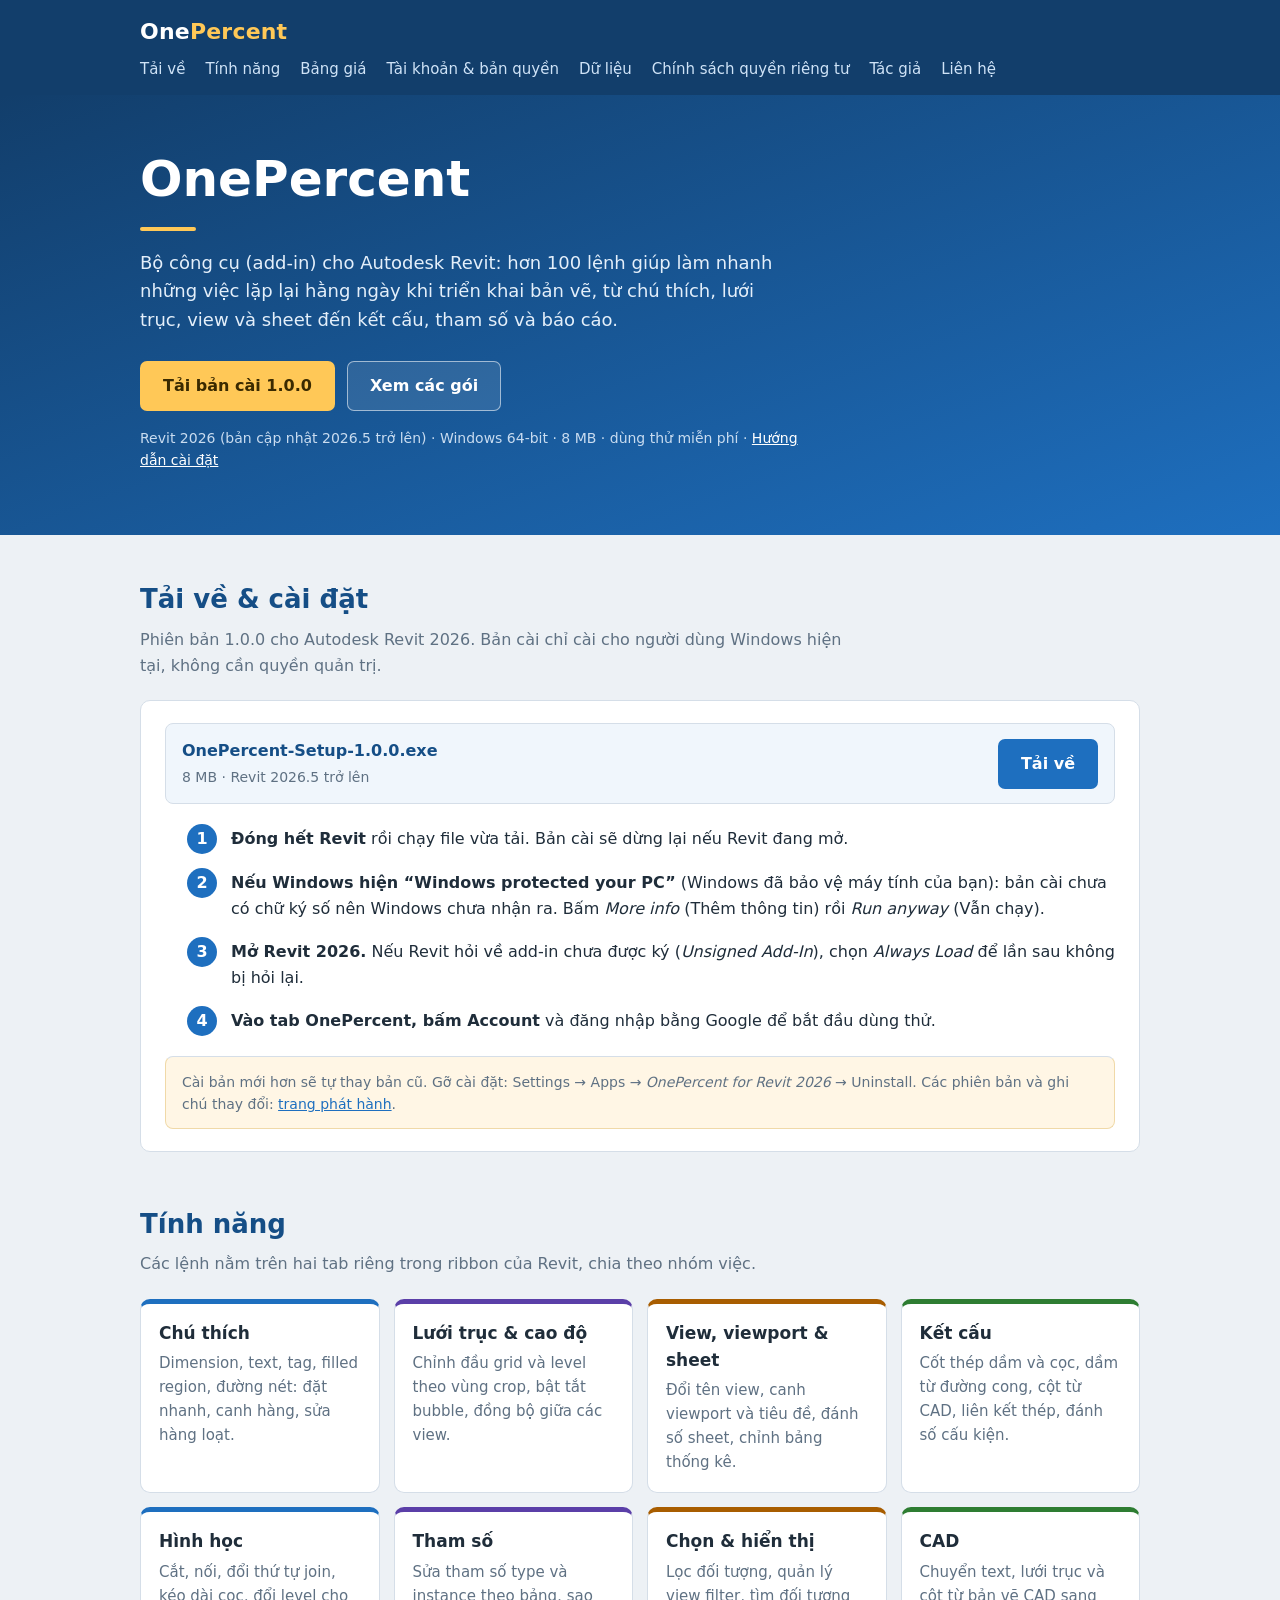
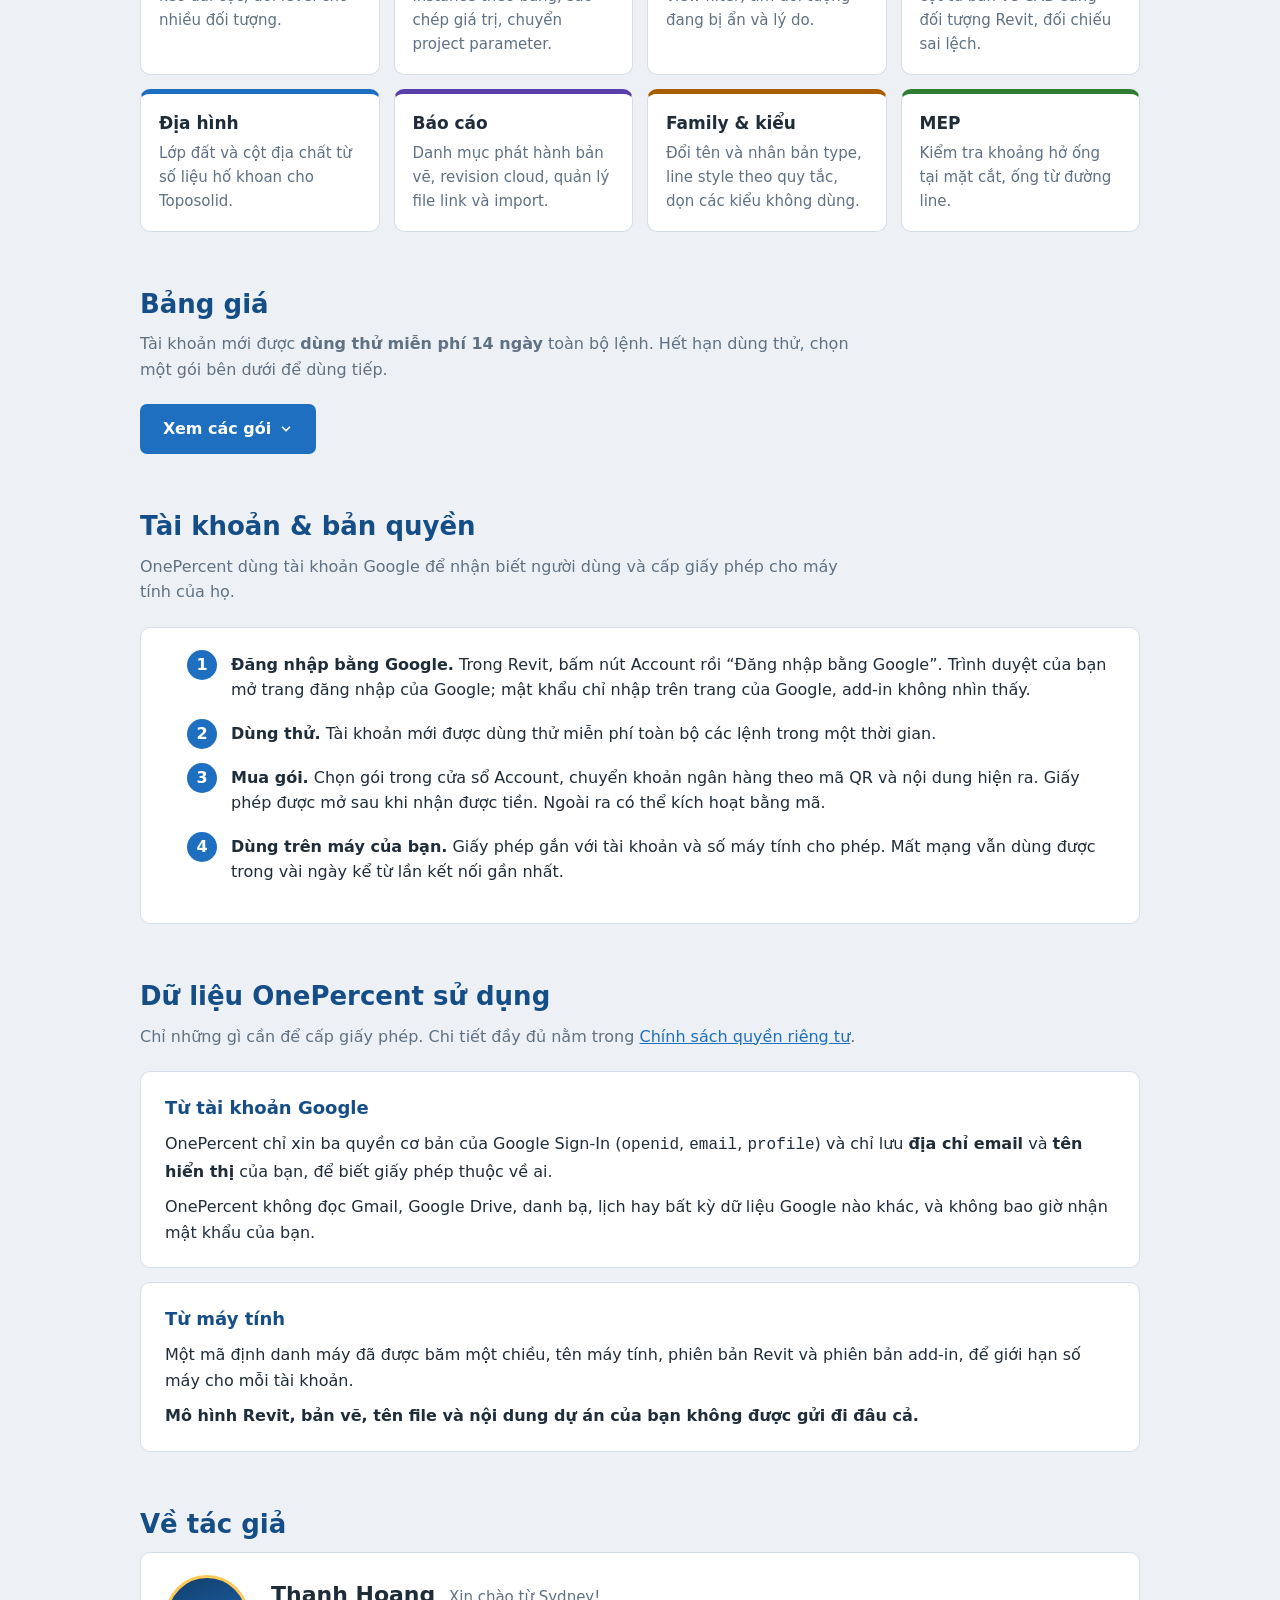
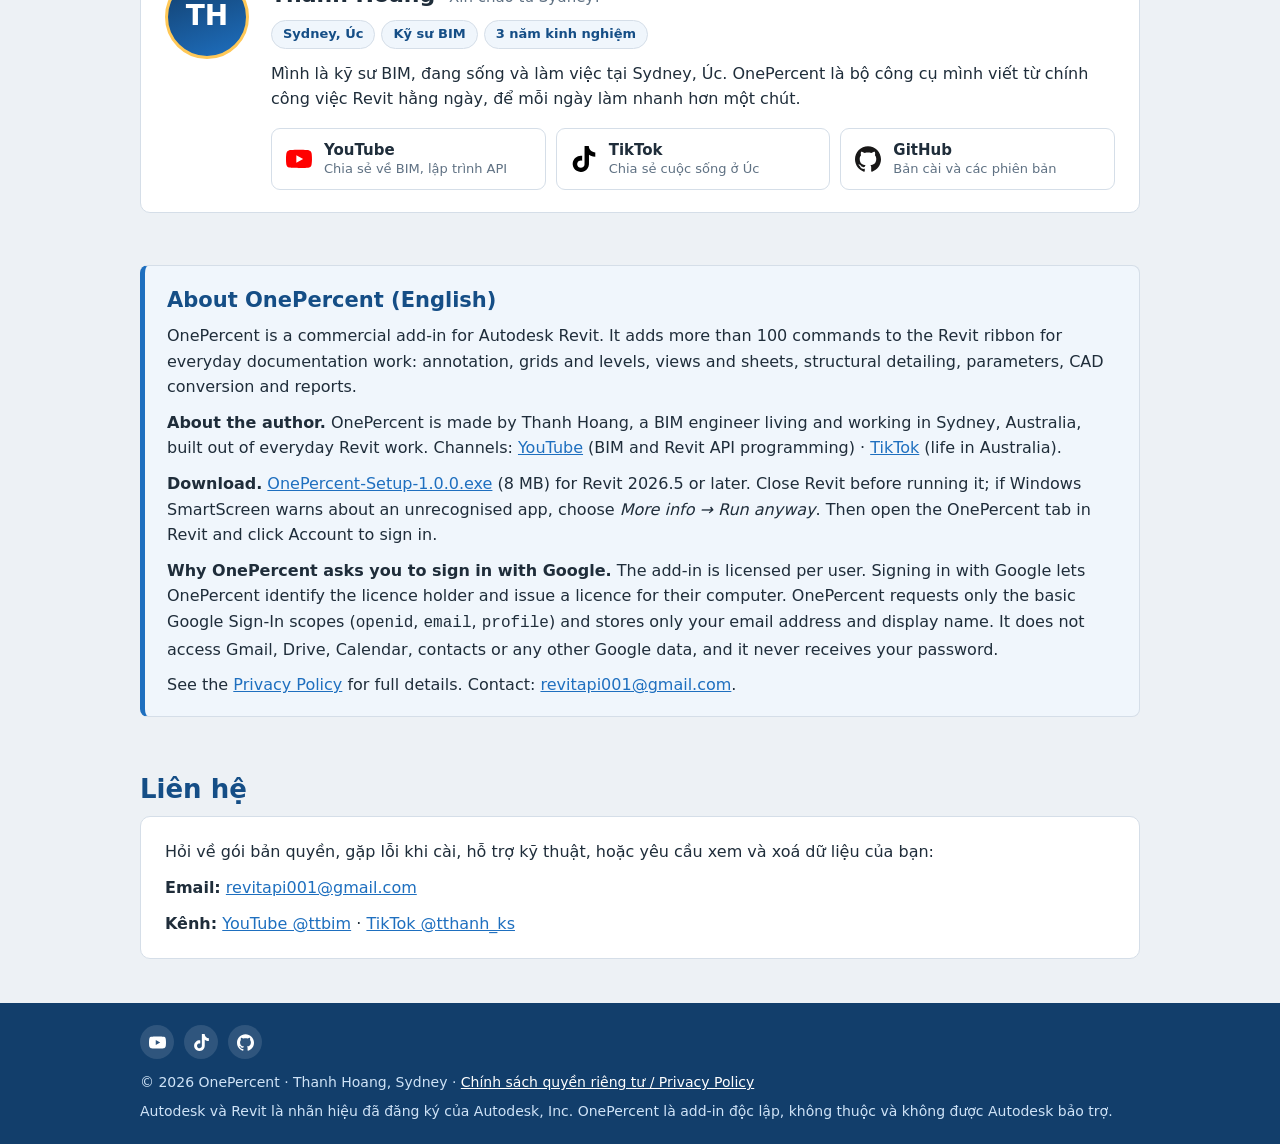
==== commit 34574ae8: "Update index.html" ====
--- a/index.html
+++ b/index.html
@@ -96,7 +96,7 @@
   <section id="bang-gia">
     <div class="wrap">
       <h2>Bảng giá</h2>
-      <p class="lead">Tài khoản mới được <strong>dùng thử miễn phí 30 ngày</strong> toàn bộ lệnh. Hết hạn dùng thử, chọn một gói bên dưới để dùng tiếp.</p>
+      <p class="lead">Tài khoản mới được <strong>dùng thử miễn phí 14 ngày</strong> toàn bộ lệnh. Hết hạn dùng thử, chọn một gói bên dưới để dùng tiếp.</p>
       <button type="button" class="btn solid show-plans" aria-expanded="true" aria-controls="plans-body">
         <span class="when-closed">Xem các gói</span><span class="when-open">Ẩn các gói</span>
         <svg width="14" height="14" viewBox="0 0 24 24" aria-hidden="true"><path d="M6 9l6 6 6-6" fill="none" stroke="currentColor" stroke-width="3" stroke-linecap="round" stroke-linejoin="round"/></svg>
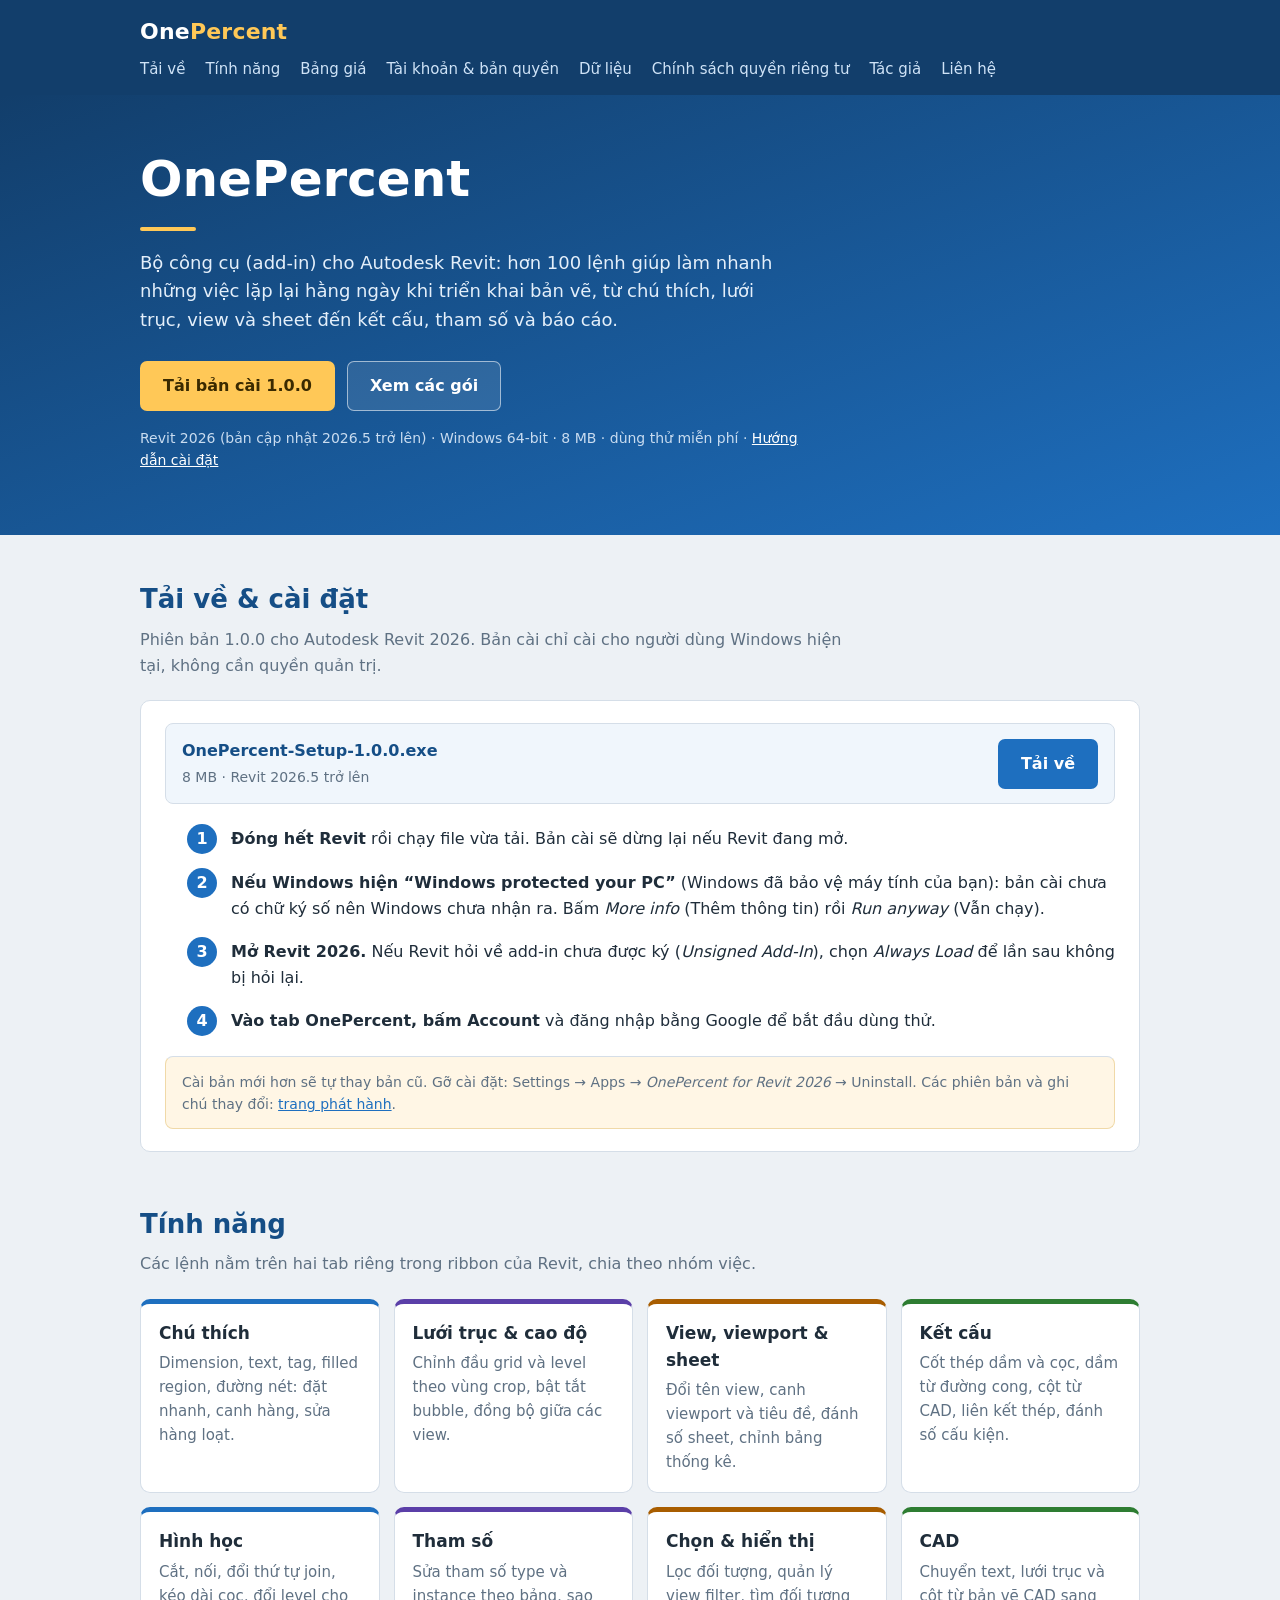
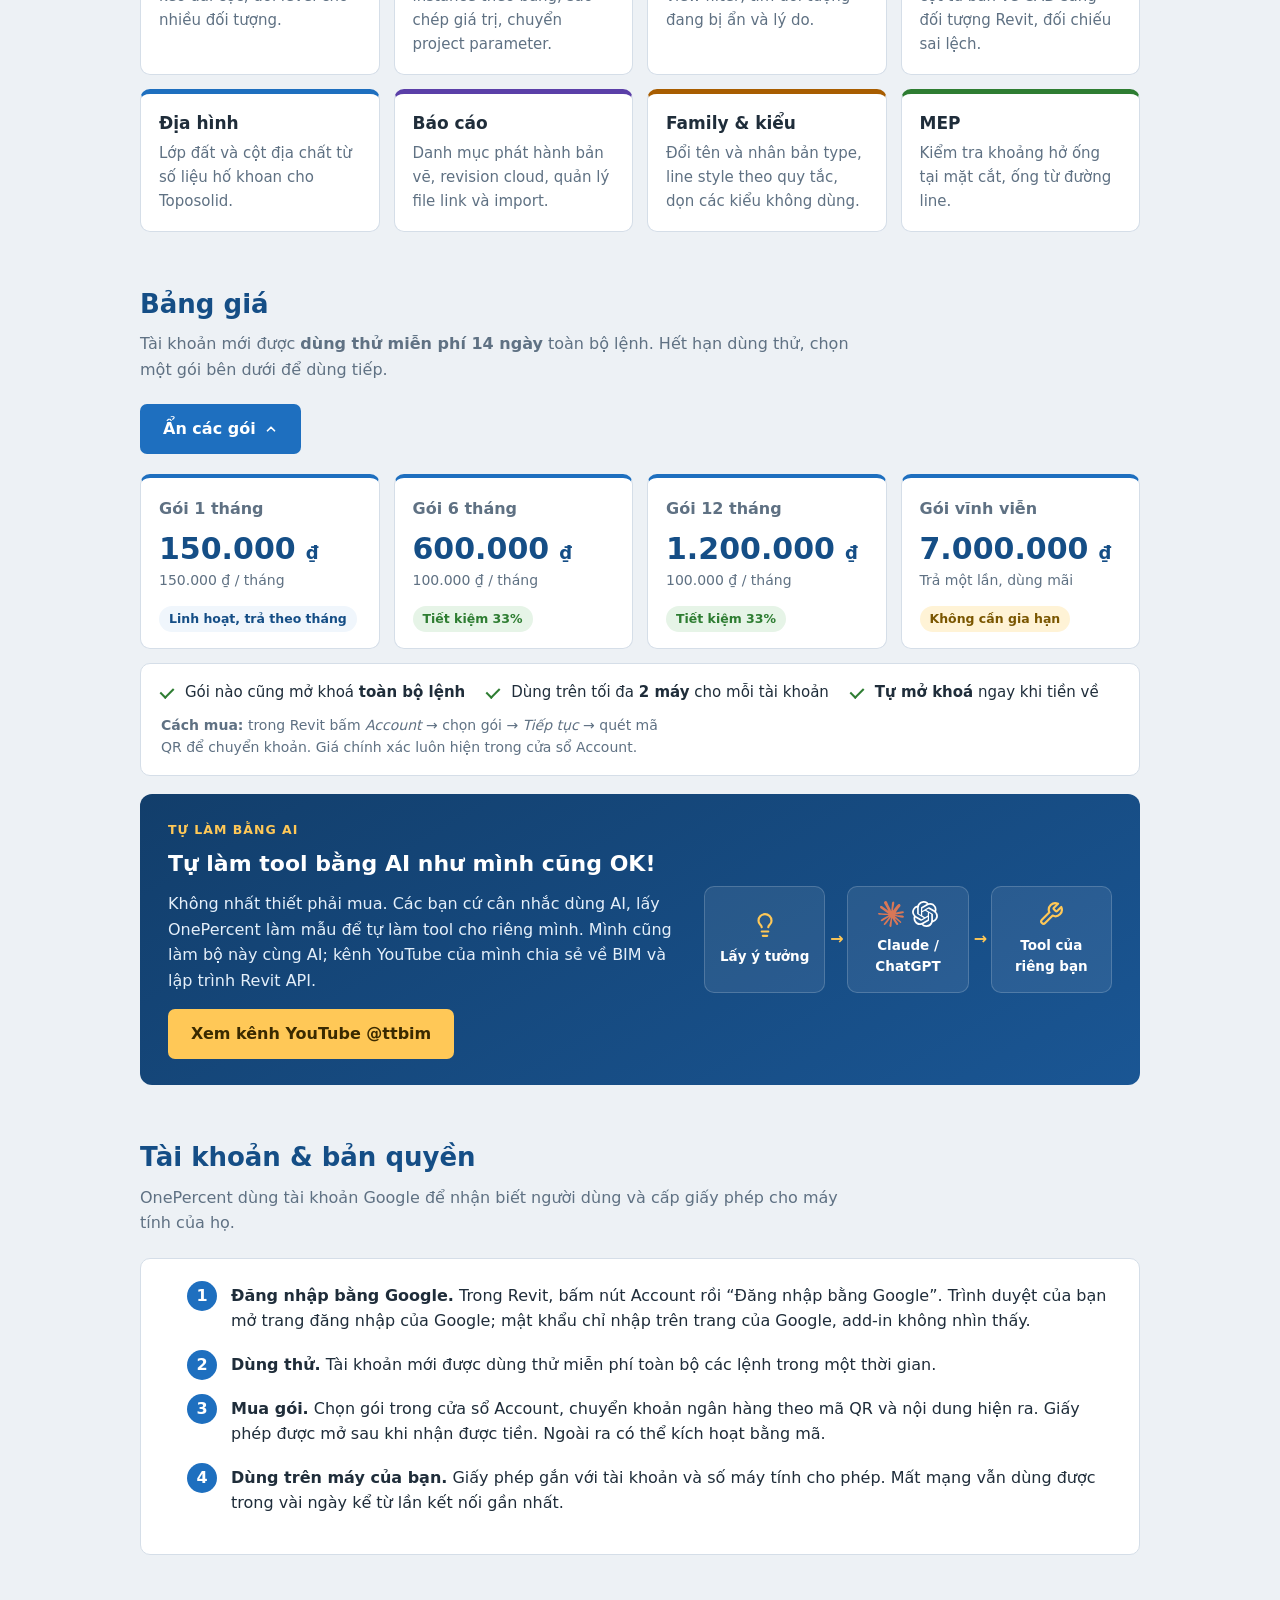
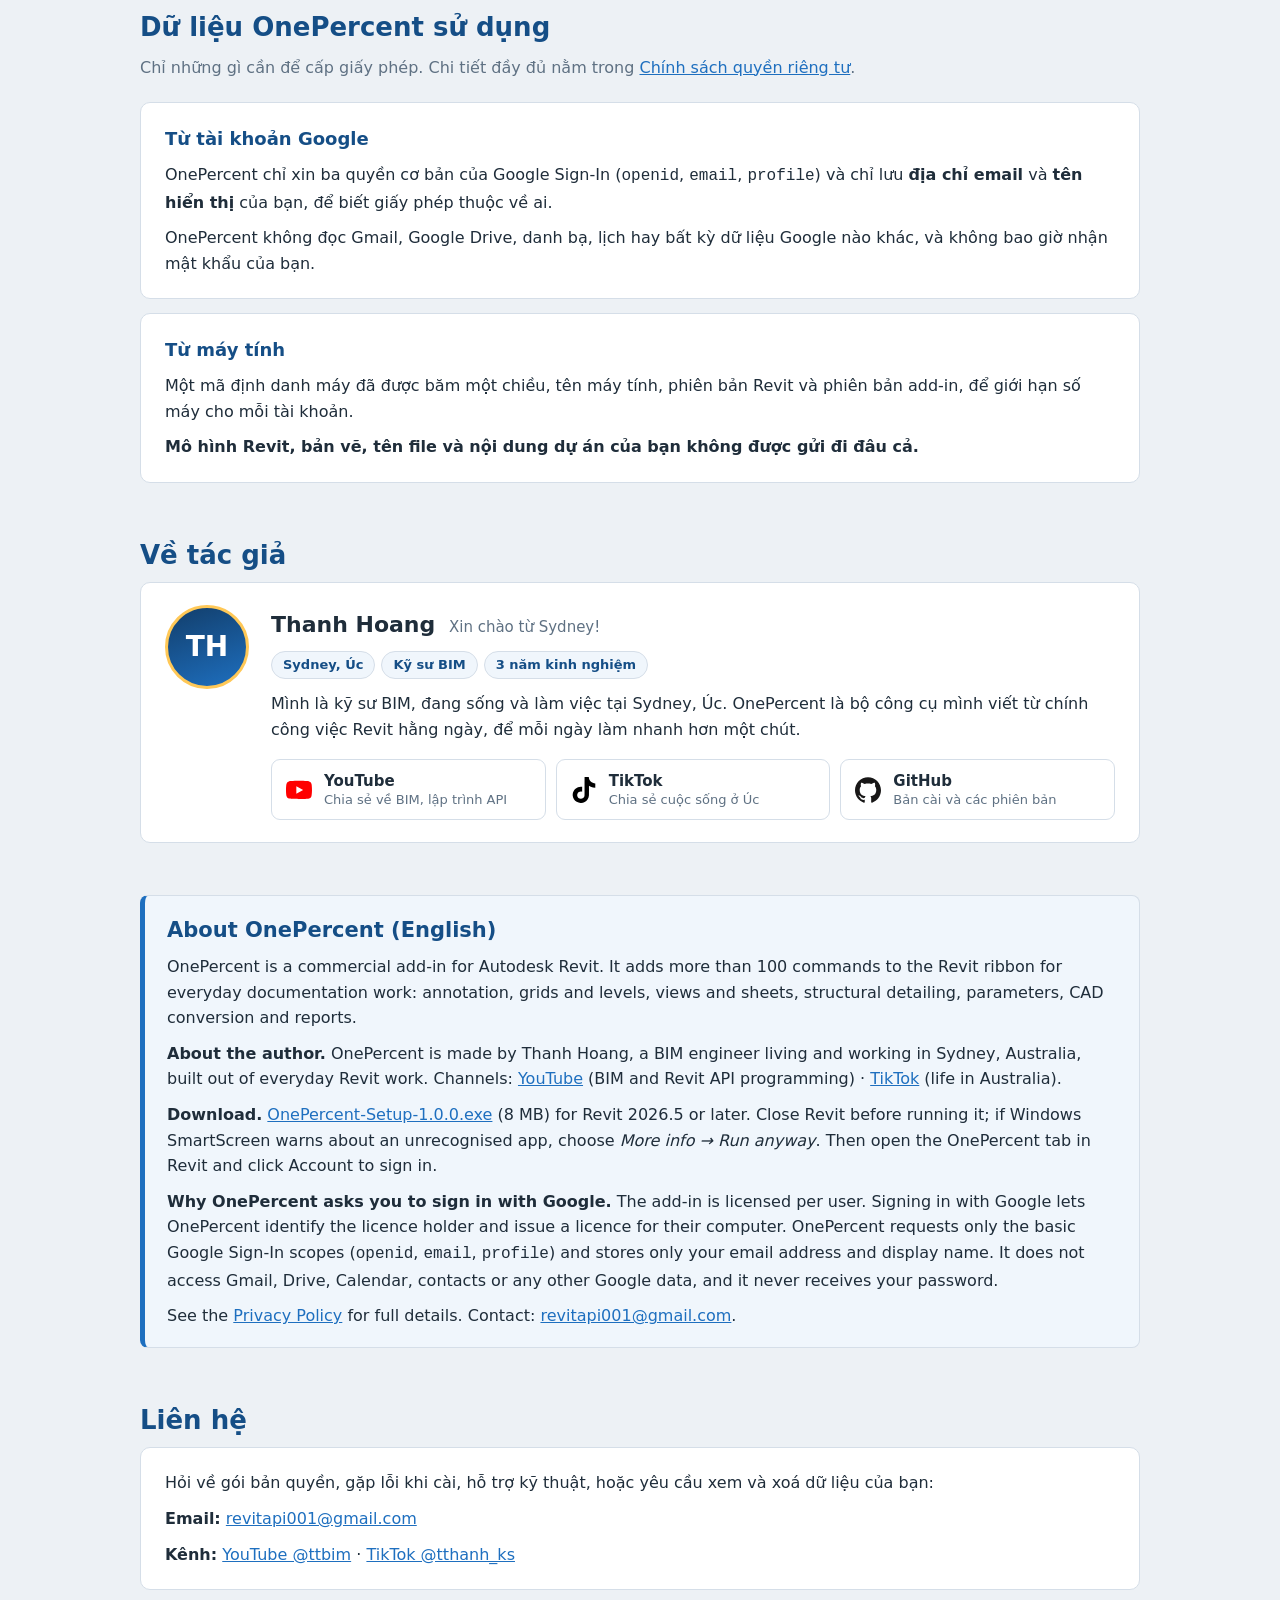
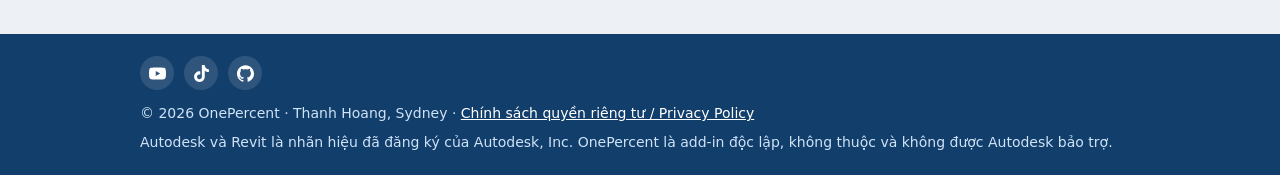
==== commit 451d5ef5: "Show the plans open by default The "Ẩn các gói" button still folds them away.  Co-Authored-By: Claud" ====
--- a/index.html
+++ b/index.html
@@ -271,7 +271,7 @@
 </footer>
 
 <script>
-  // "Xem các gói": the plans start folded; without JavaScript they simply stay visible.
+  // "Xem các gói" / "Ẩn các gói": the plans start open (user's choice); the button folds them away.
   (function () {
     var body = document.getElementById('plans-body');
     var button = document.querySelector('.show-plans');
@@ -282,7 +282,7 @@
       button.setAttribute('aria-expanded', open ? 'true' : 'false');
     }
 
-    setOpen(location.hash === '#bang-gia');
+    setOpen(true);
     button.addEventListener('click', function () { setOpen(body.hidden); });
 
     var links = document.querySelectorAll('[data-open-plans]');
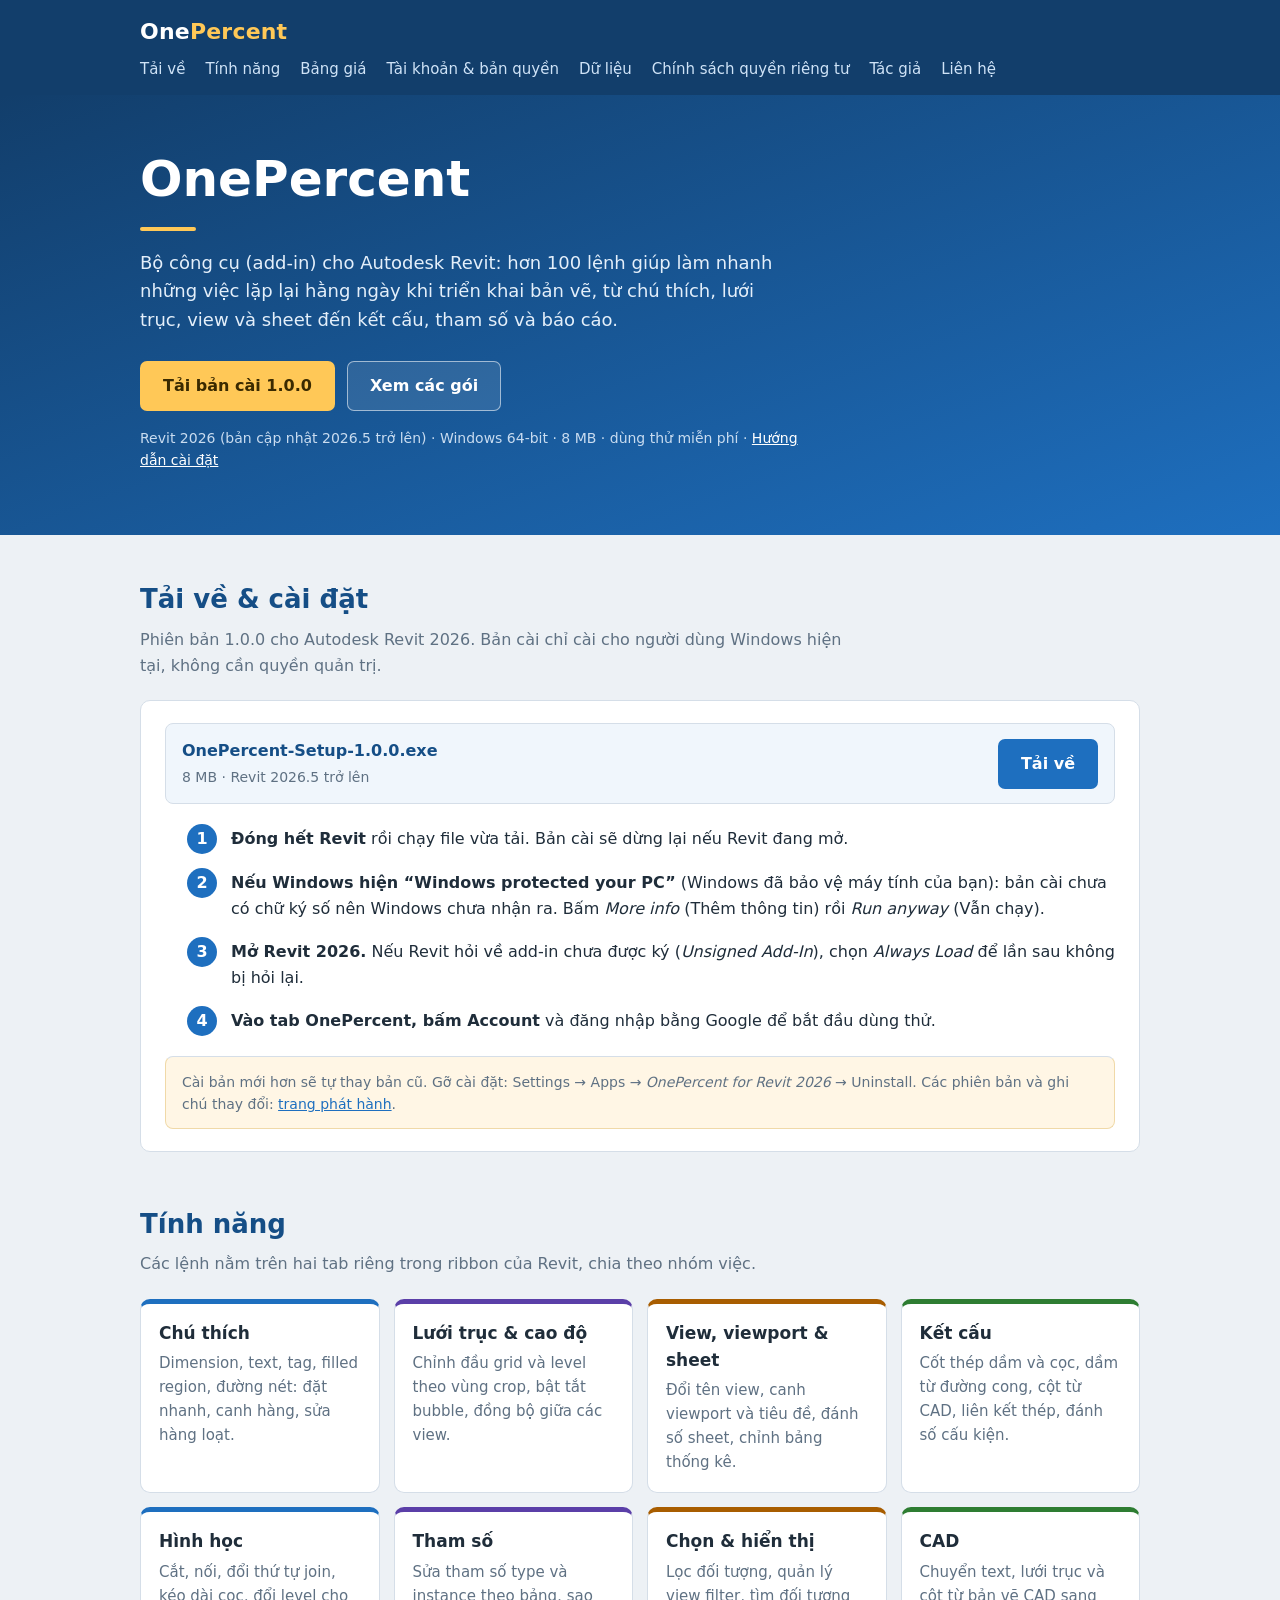
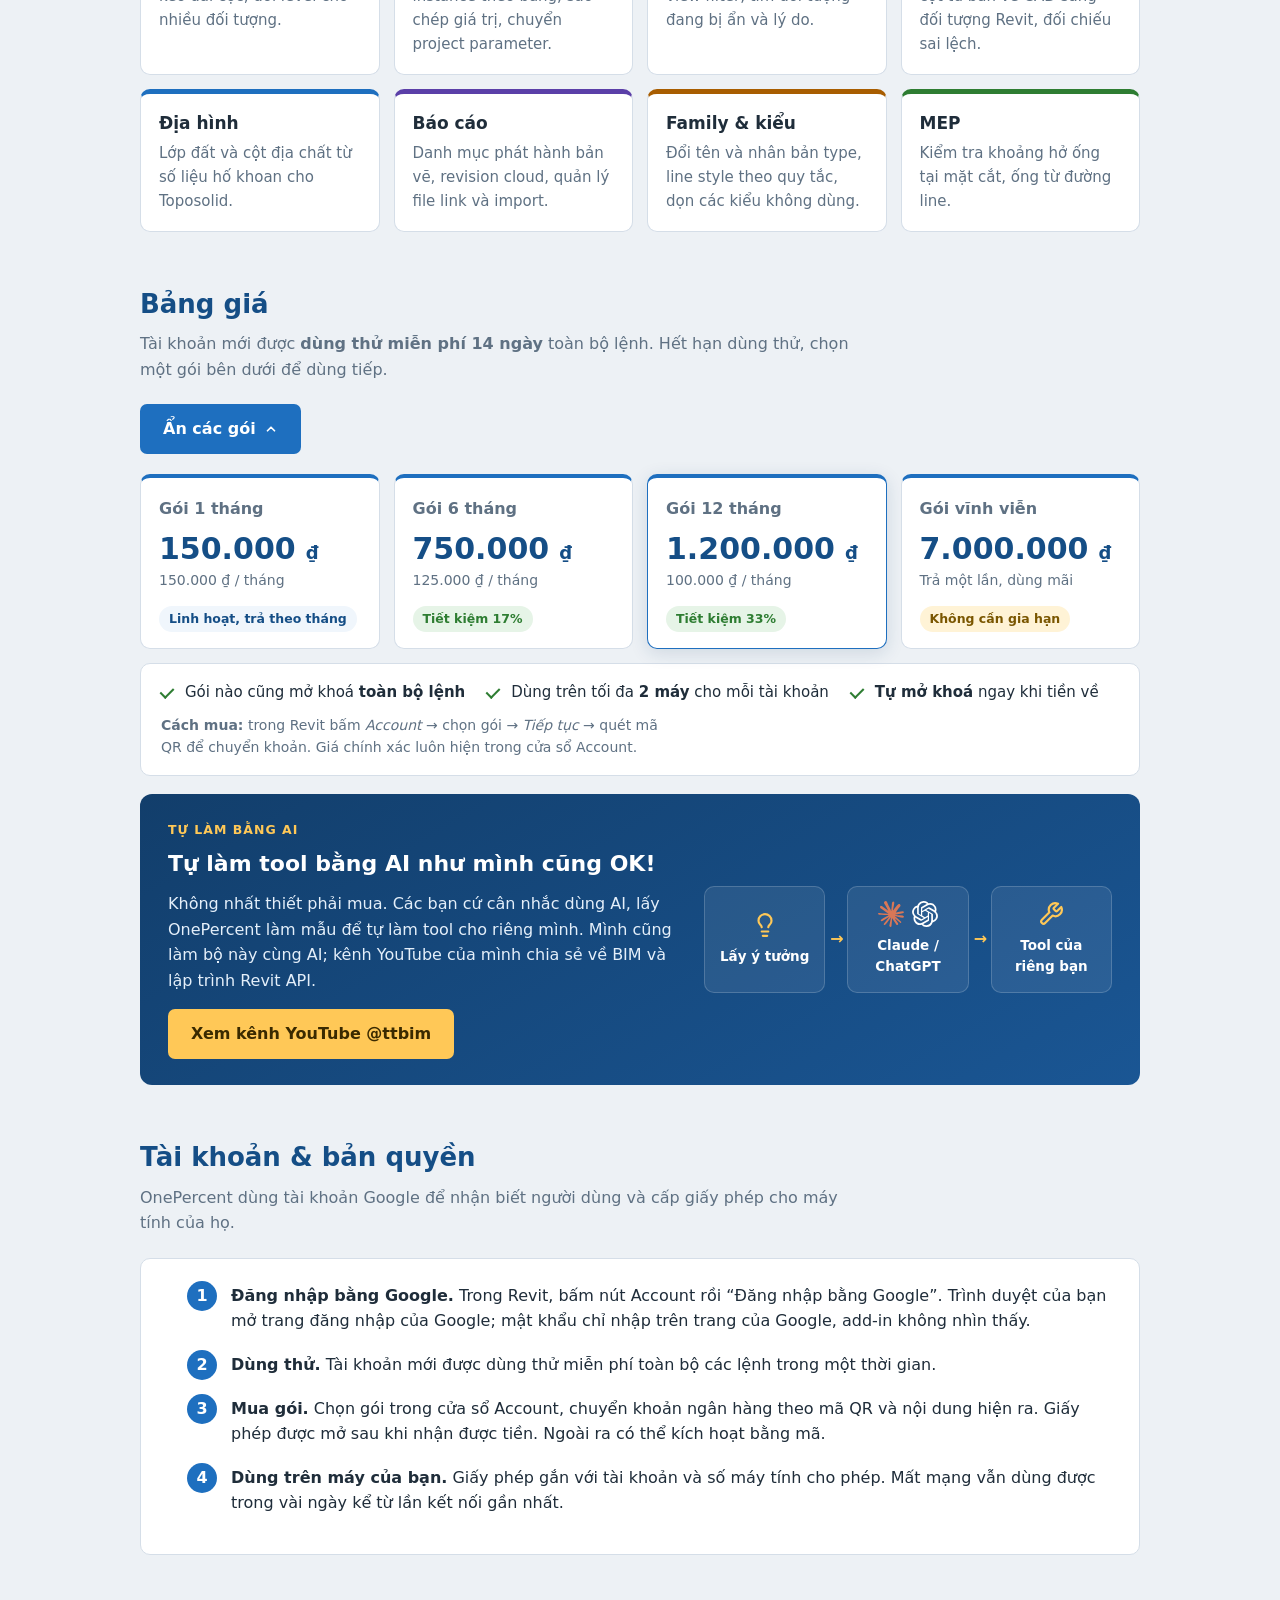
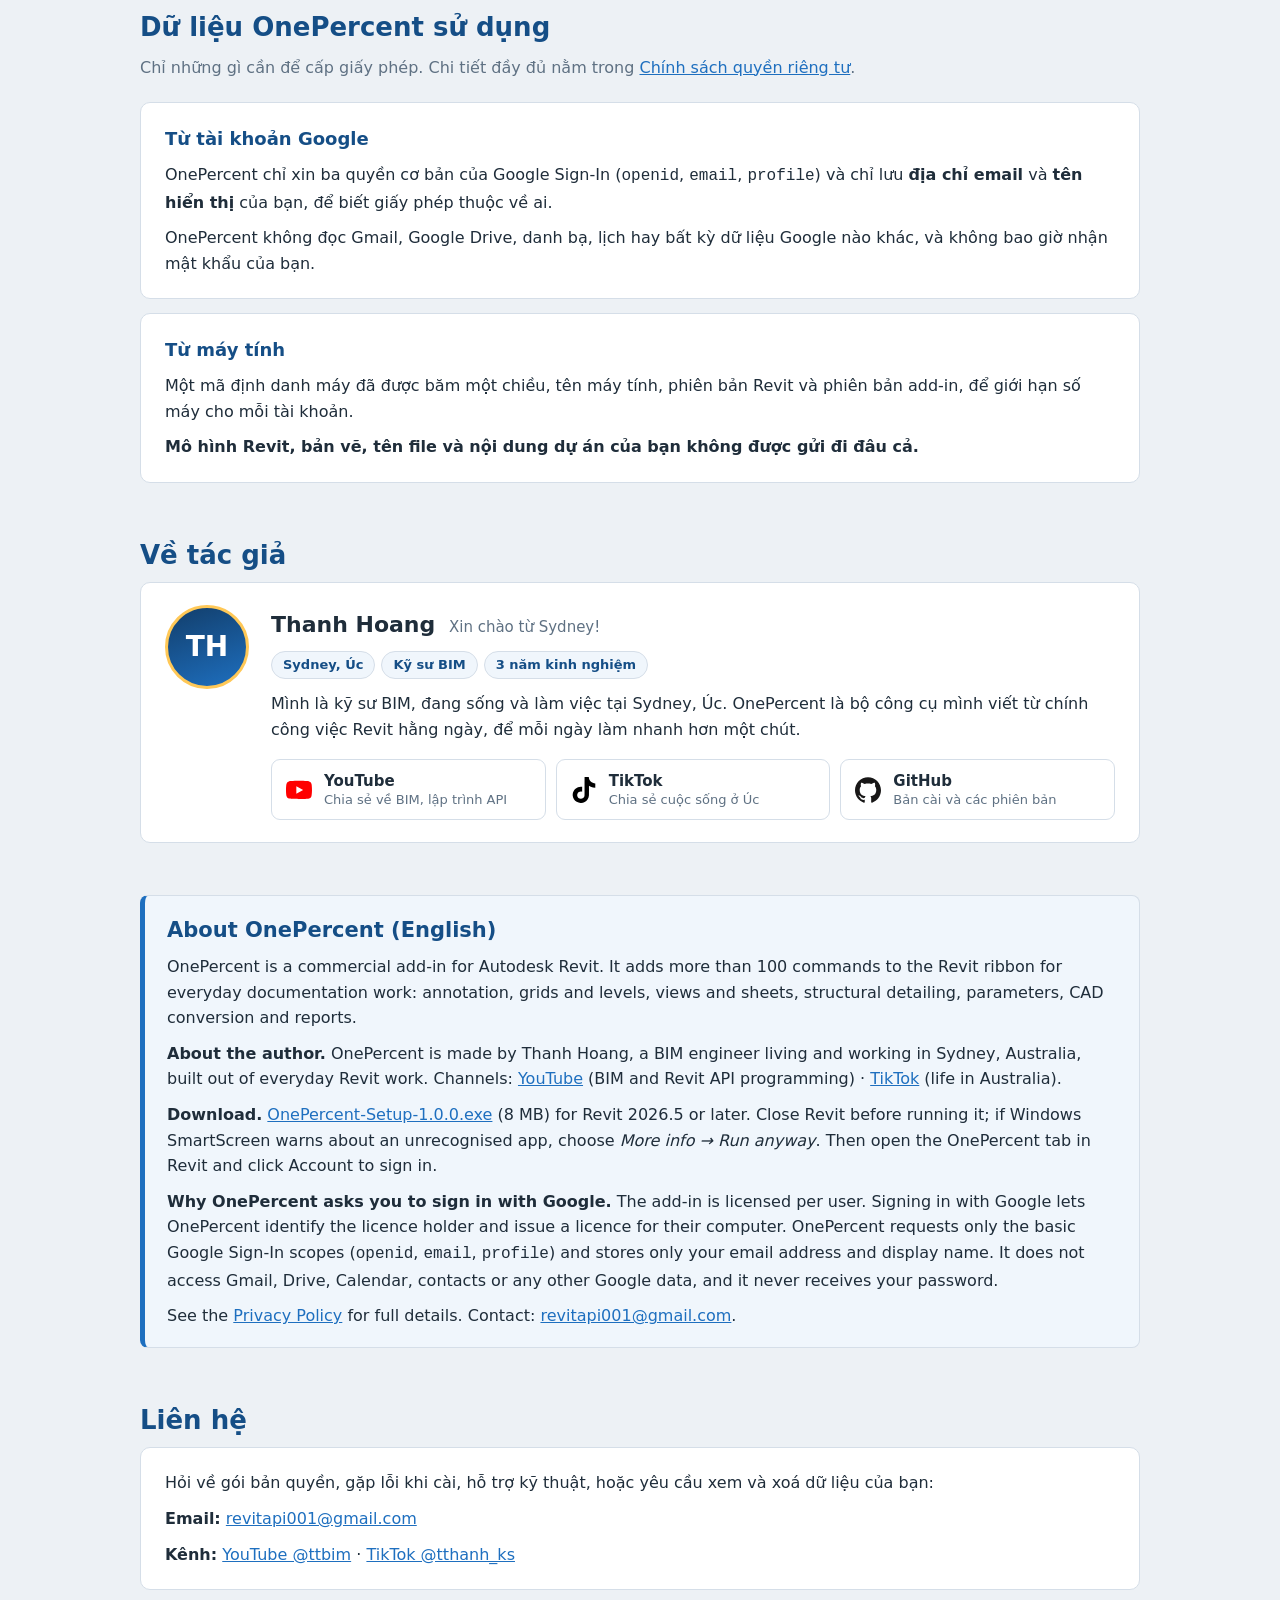
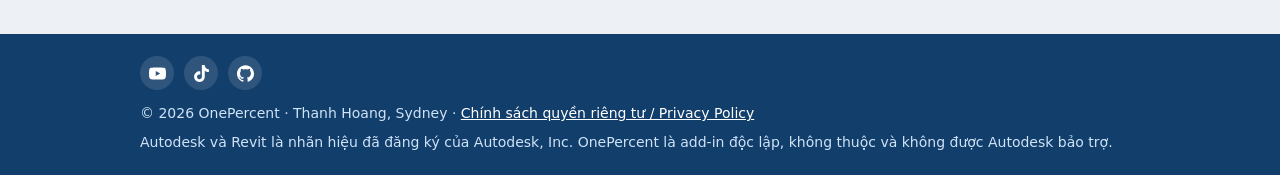
==== commit 6c8b4ead: "Fix 6-month plan price: 750.000 (125.000/tháng, save 17%) 12-month plan is now the best value per mo" ====
--- a/index.html
+++ b/index.html
@@ -112,11 +112,11 @@
           </div>
           <div class="plan">
             <h3>Gói 6 tháng</h3>
-            <p class="price">600.000 <small>₫</small></p>
-            <p class="per">100.000 ₫ / tháng</p>
-            <span class="tag save">Tiết kiệm 33%</span>
-          </div>
-          <div class="plan">
+            <p class="price">750.000 <small>₫</small></p>
+            <p class="per">125.000 ₫ / tháng</p>
+            <span class="tag save">Tiết kiệm 17%</span>
+          </div>
+          <div class="plan best">
             <h3>Gói 12 tháng</h3>
             <p class="price">1.200.000 <small>₫</small></p>
             <p class="per">100.000 ₫ / tháng</p>
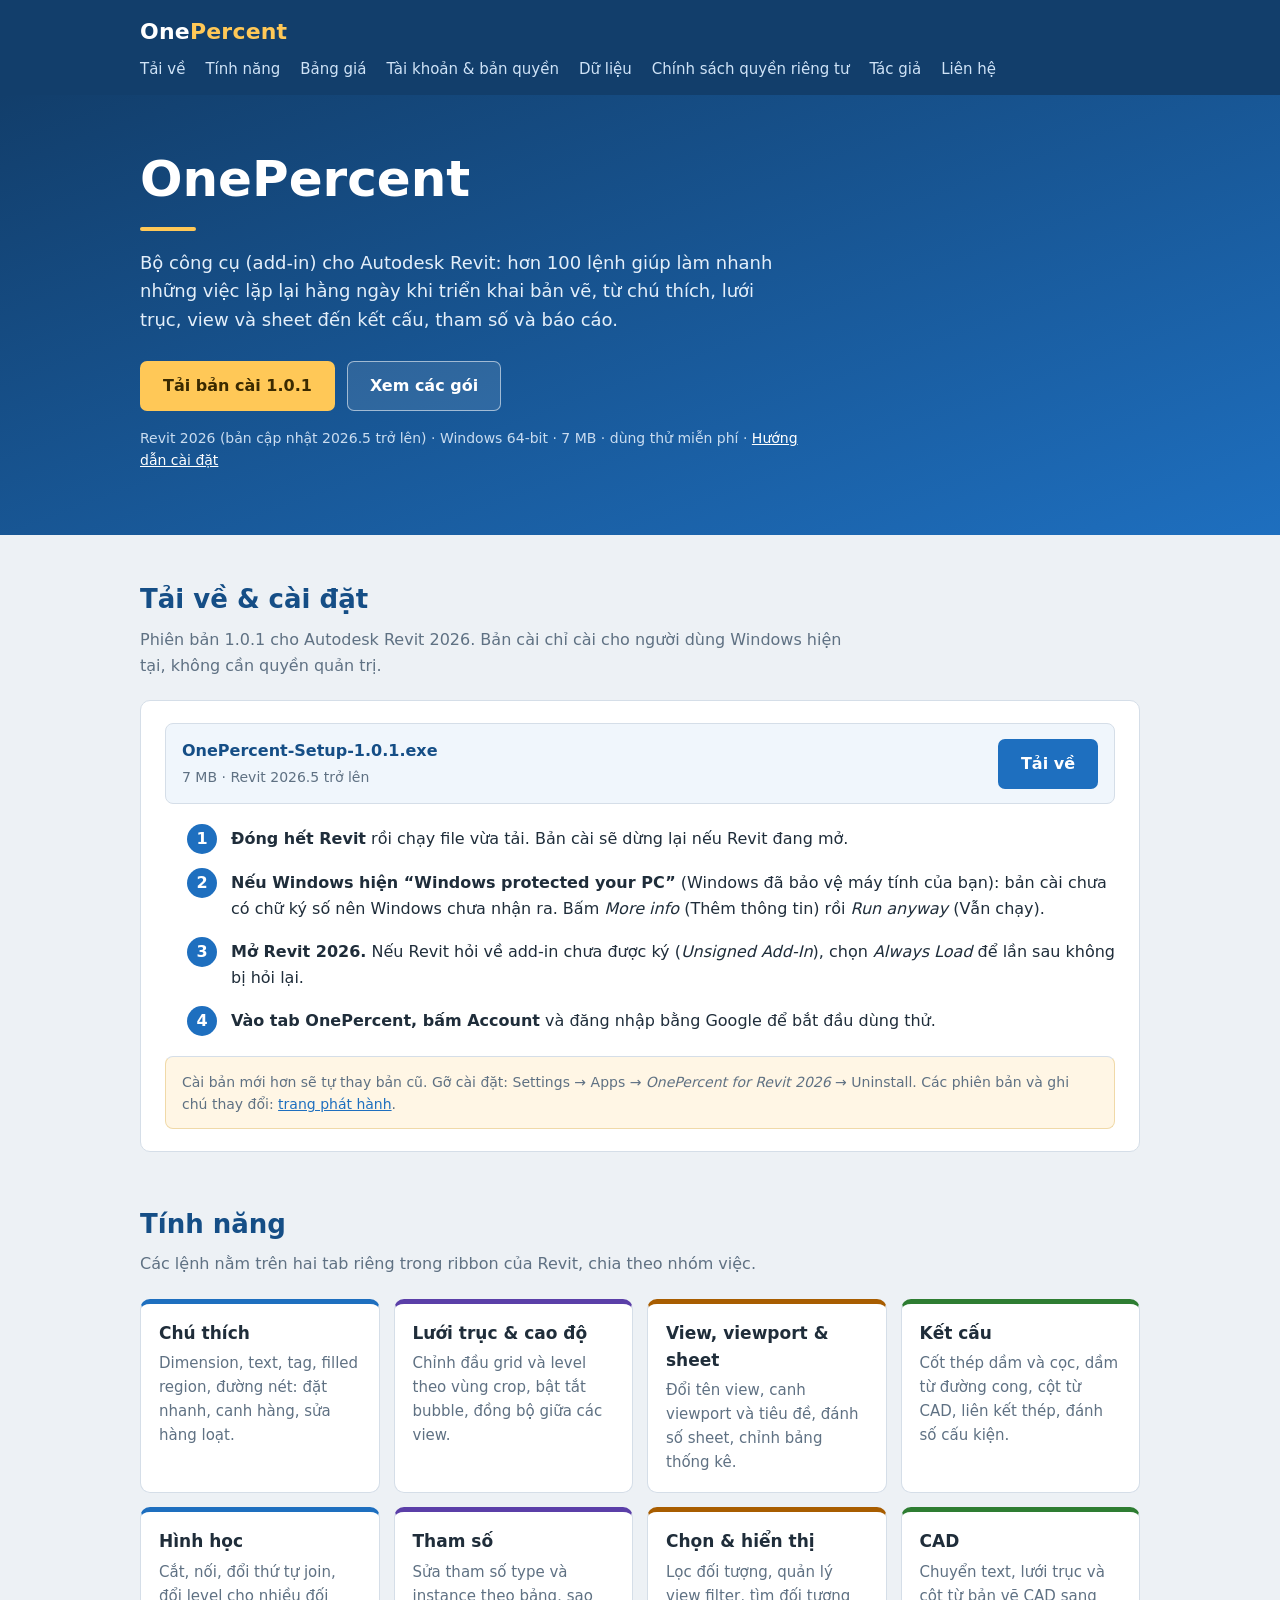
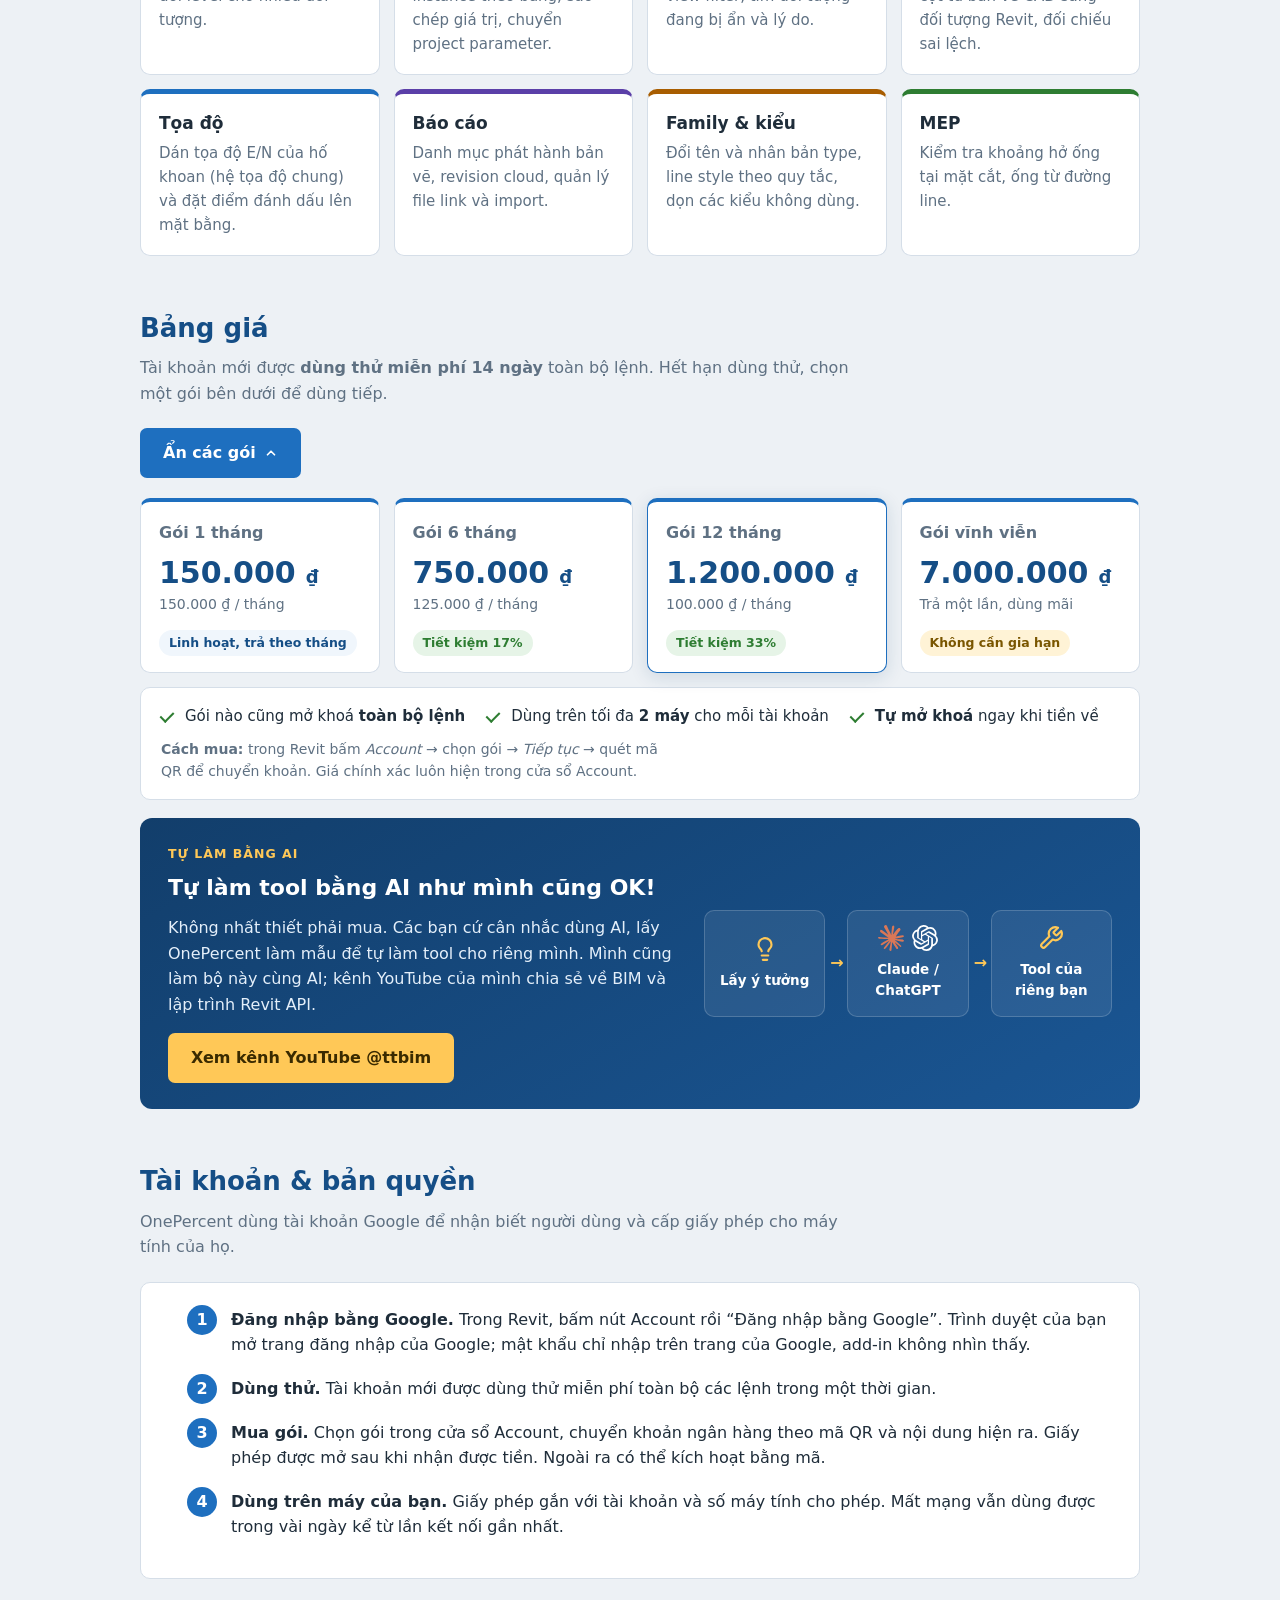
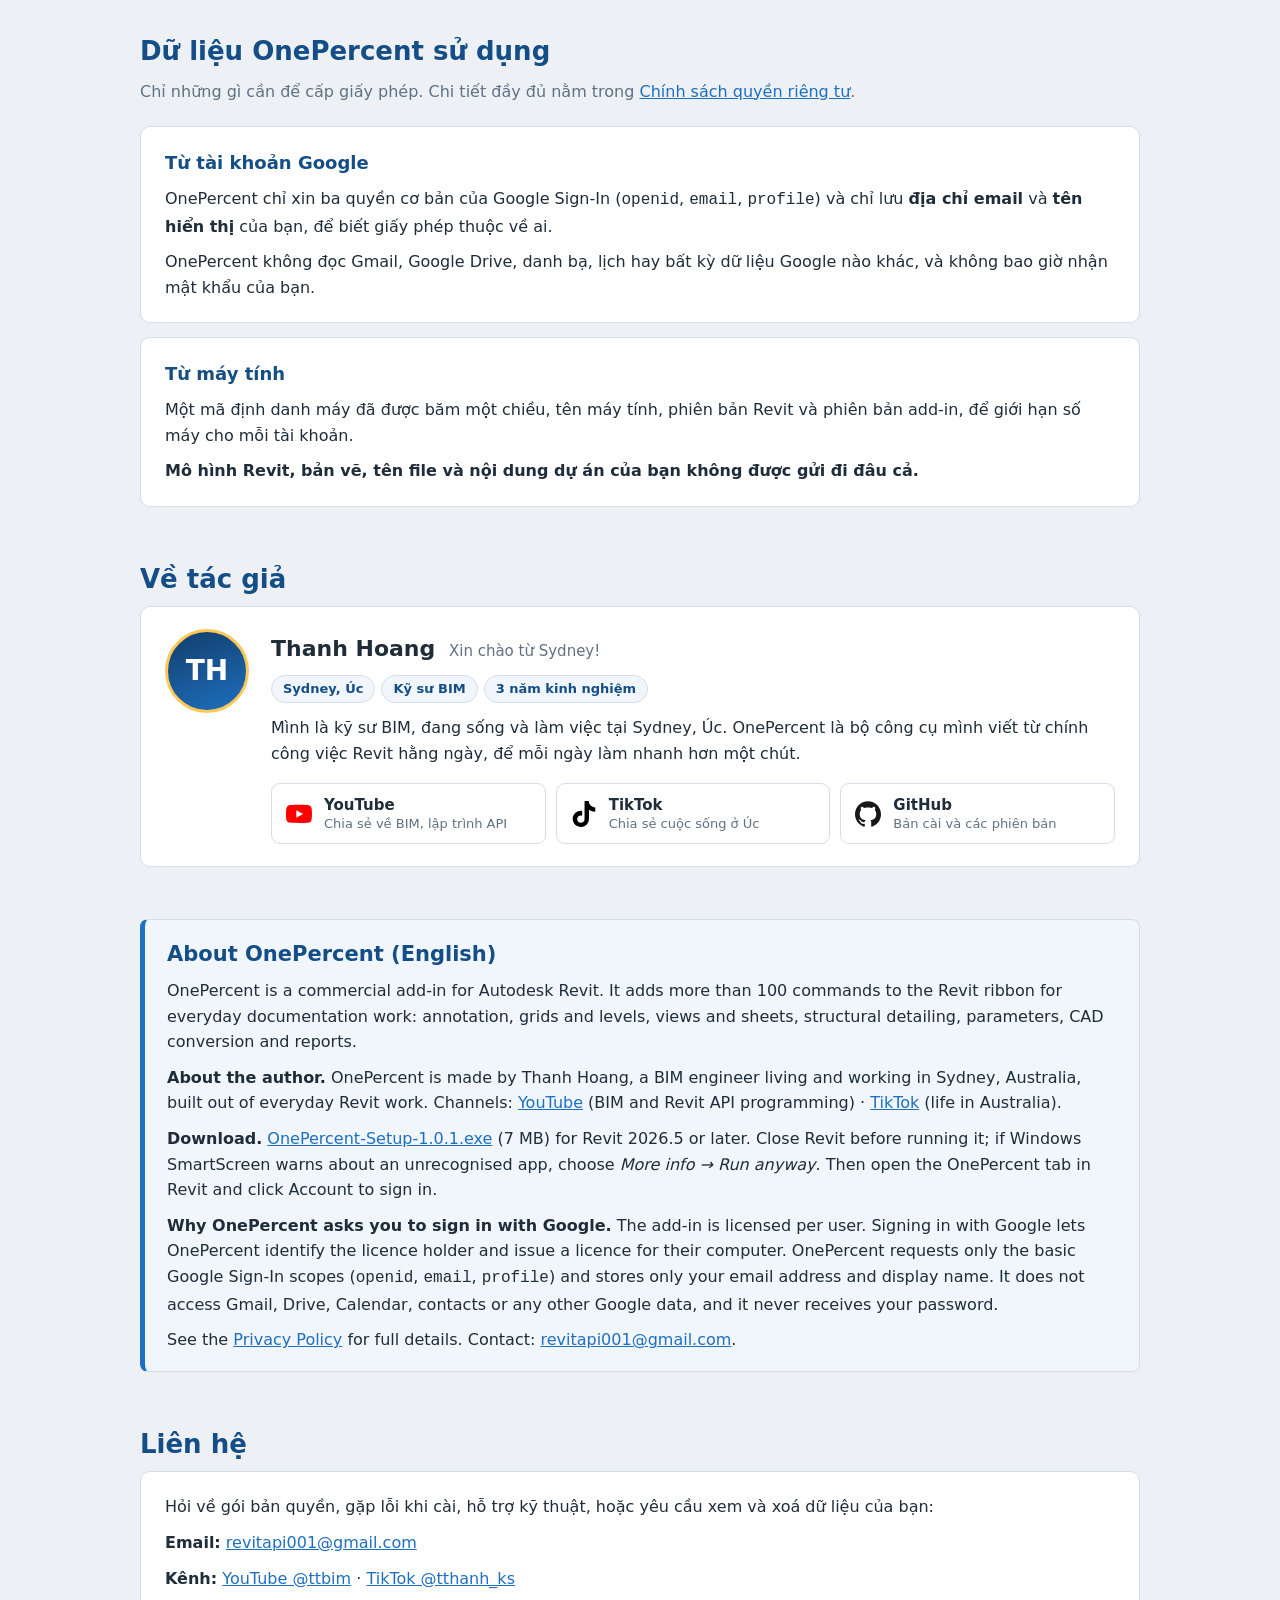
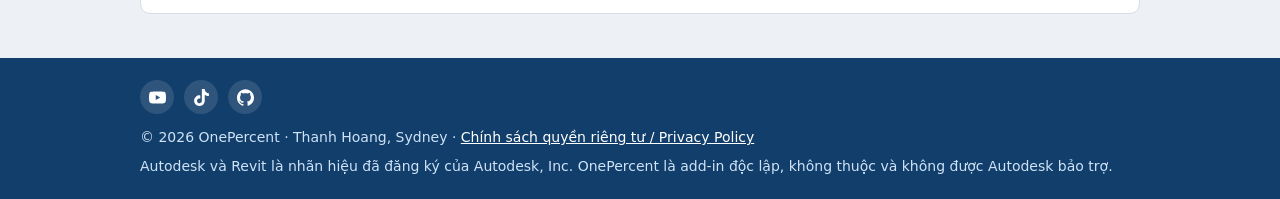
==== commit 94872a7d: "Point downloads at OnePercent 1.0.1 and update the feature cards The 1.0.1 installer is the leaner b" ====
--- a/index.html
+++ b/index.html
@@ -40,10 +40,10 @@
     <div class="rule"></div>
     <p>Bộ công cụ (add-in) cho Autodesk Revit: hơn 100 lệnh giúp làm nhanh những việc lặp lại hằng ngày khi triển khai bản vẽ, từ chú thích, lưới trục, view và sheet đến kết cấu, tham số và báo cáo.</p>
     <div class="buttons">
-      <a class="btn primary" href="https://github.com/revitapi001-afk/OnePercent/releases/download/v1.0.0/OnePercent-Setup-1.0.0.exe">Tải bản cài 1.0.0</a>
+      <a class="btn primary" href="https://github.com/revitapi001-afk/OnePercent/releases/download/v1.0.1/OnePercent-Setup-1.0.1.exe">Tải bản cài 1.0.1</a>
       <a class="btn ghost" href="#bang-gia" data-open-plans>Xem các gói</a>
     </div>
-    <p class="meta">Revit 2026 (bản cập nhật 2026.5 trở lên) · Windows 64&#8209;bit · 8 MB · dùng thử miễn phí · <a href="#tai-ve">Hướng dẫn cài đặt</a></p>
+    <p class="meta">Revit 2026 (bản cập nhật 2026.5 trở lên) · Windows 64&#8209;bit · 7 MB · dùng thử miễn phí · <a href="#tai-ve">Hướng dẫn cài đặt</a></p>
   </div>
 </div>
 
@@ -52,14 +52,14 @@
   <section id="tai-ve">
     <div class="wrap">
       <h2>Tải về &amp; cài đặt</h2>
-      <p class="lead">Phiên bản 1.0.0 cho Autodesk Revit 2026. Bản cài chỉ cài cho người dùng Windows hiện tại, không cần quyền quản trị.</p>
+      <p class="lead">Phiên bản 1.0.1 cho Autodesk Revit 2026. Bản cài chỉ cài cho người dùng Windows hiện tại, không cần quyền quản trị.</p>
       <div class="panel download">
         <div class="download-file">
           <div>
-            <strong>OnePercent-Setup-1.0.0.exe</strong>
-            <span>8 MB · Revit 2026.5 trở lên</span>
-          </div>
-          <a class="btn solid" href="https://github.com/revitapi001-afk/OnePercent/releases/download/v1.0.0/OnePercent-Setup-1.0.0.exe">Tải về</a>
+            <strong>OnePercent-Setup-1.0.1.exe</strong>
+            <span>7 MB · Revit 2026.5 trở lên</span>
+          </div>
+          <a class="btn solid" href="https://github.com/revitapi001-afk/OnePercent/releases/download/v1.0.1/OnePercent-Setup-1.0.1.exe">Tải về</a>
         </div>
         <ol class="steps">
           <li><strong>Đóng hết Revit</strong> rồi chạy file vừa tải. Bản cài sẽ dừng lại nếu Revit đang mở.</li>
@@ -81,11 +81,11 @@
         <div class="card"><h3>Lưới trục &amp; cao độ</h3><p>Chỉnh đầu grid và level theo vùng crop, bật tắt bubble, đồng bộ giữa các view.</p></div>
         <div class="card"><h3>View, viewport &amp; sheet</h3><p>Đổi tên view, canh viewport và tiêu đề, đánh số sheet, chỉnh bảng thống kê.</p></div>
         <div class="card"><h3>Kết cấu</h3><p>Cốt thép dầm và cọc, dầm từ đường cong, cột từ CAD, liên kết thép, đánh số cấu kiện.</p></div>
-        <div class="card"><h3>Hình học</h3><p>Cắt, nối, đổi thứ tự join, kéo dài cọc, đổi level cho nhiều đối tượng.</p></div>
+        <div class="card"><h3>Hình học</h3><p>Cắt, nối, đổi thứ tự join, đổi level cho nhiều đối tượng.</p></div>
         <div class="card"><h3>Tham số</h3><p>Sửa tham số type và instance theo bảng, sao chép giá trị, chuyển project parameter.</p></div>
         <div class="card"><h3>Chọn &amp; hiển thị</h3><p>Lọc đối tượng, quản lý view filter, tìm đối tượng đang bị ẩn và lý do.</p></div>
         <div class="card"><h3>CAD</h3><p>Chuyển text, lưới trục và cột từ bản vẽ CAD sang đối tượng Revit, đối chiếu sai lệch.</p></div>
-        <div class="card"><h3>Địa hình</h3><p>Lớp đất và cột địa chất từ số liệu hố khoan cho Toposolid.</p></div>
+        <div class="card"><h3>Tọa độ</h3><p>Dán tọa độ E/N của hố khoan (hệ tọa độ chung) và đặt điểm đánh dấu lên mặt bằng.</p></div>
         <div class="card"><h3>Báo cáo</h3><p>Danh mục phát hành bản vẽ, revision cloud, quản lý file link và import.</p></div>
         <div class="card"><h3>Family &amp; kiểu</h3><p>Đổi tên và nhân bản type, line style theo quy tắc, dọn các kiểu không dùng.</p></div>
         <div class="card"><h3>MEP</h3><p>Kiểm tra khoảng hở ống tại mặt cắt, ống từ đường line.</p></div>
@@ -238,7 +238,7 @@
         <h2>About OnePercent (English)</h2>
         <p>OnePercent is a commercial add-in for Autodesk Revit. It adds more than 100 commands to the Revit ribbon for everyday documentation work: annotation, grids and levels, views and sheets, structural detailing, parameters, CAD conversion and reports.</p>
         <p><strong>About the author.</strong> OnePercent is made by Thanh Hoang, a BIM engineer living and working in Sydney, Australia, built out of everyday Revit work. Channels: <a href="https://www.youtube.com/@ttbim">YouTube</a> (BIM and Revit API programming) · <a href="https://www.tiktok.com/@tthanh_ks">TikTok</a> (life in Australia).</p>
-        <p><strong>Download.</strong> <a href="https://github.com/revitapi001-afk/OnePercent/releases/download/v1.0.0/OnePercent-Setup-1.0.0.exe">OnePercent-Setup-1.0.0.exe</a> (8 MB) for Revit 2026.5 or later. Close Revit before running it; if Windows SmartScreen warns about an unrecognised app, choose <em>More info → Run anyway</em>. Then open the OnePercent tab in Revit and click Account to sign in.</p>
+        <p><strong>Download.</strong> <a href="https://github.com/revitapi001-afk/OnePercent/releases/download/v1.0.1/OnePercent-Setup-1.0.1.exe">OnePercent-Setup-1.0.1.exe</a> (7 MB) for Revit 2026.5 or later. Close Revit before running it; if Windows SmartScreen warns about an unrecognised app, choose <em>More info → Run anyway</em>. Then open the OnePercent tab in Revit and click Account to sign in.</p>
         <p><strong>Why OnePercent asks you to sign in with Google.</strong> The add-in is licensed per user. Signing in with Google lets OnePercent identify the licence holder and issue a licence for their computer. OnePercent requests only the basic Google Sign-In scopes (<code>openid</code>, <code>email</code>, <code>profile</code>) and stores only your email address and display name. It does not access Gmail, Drive, Calendar, contacts or any other Google data, and it never receives your password.</p>
         <p>See the <a href="privacy.html">Privacy Policy</a> for full details. Contact: <a href="mailto:revitapi001@gmail.com">revitapi001@gmail.com</a>.</p>
       </div>
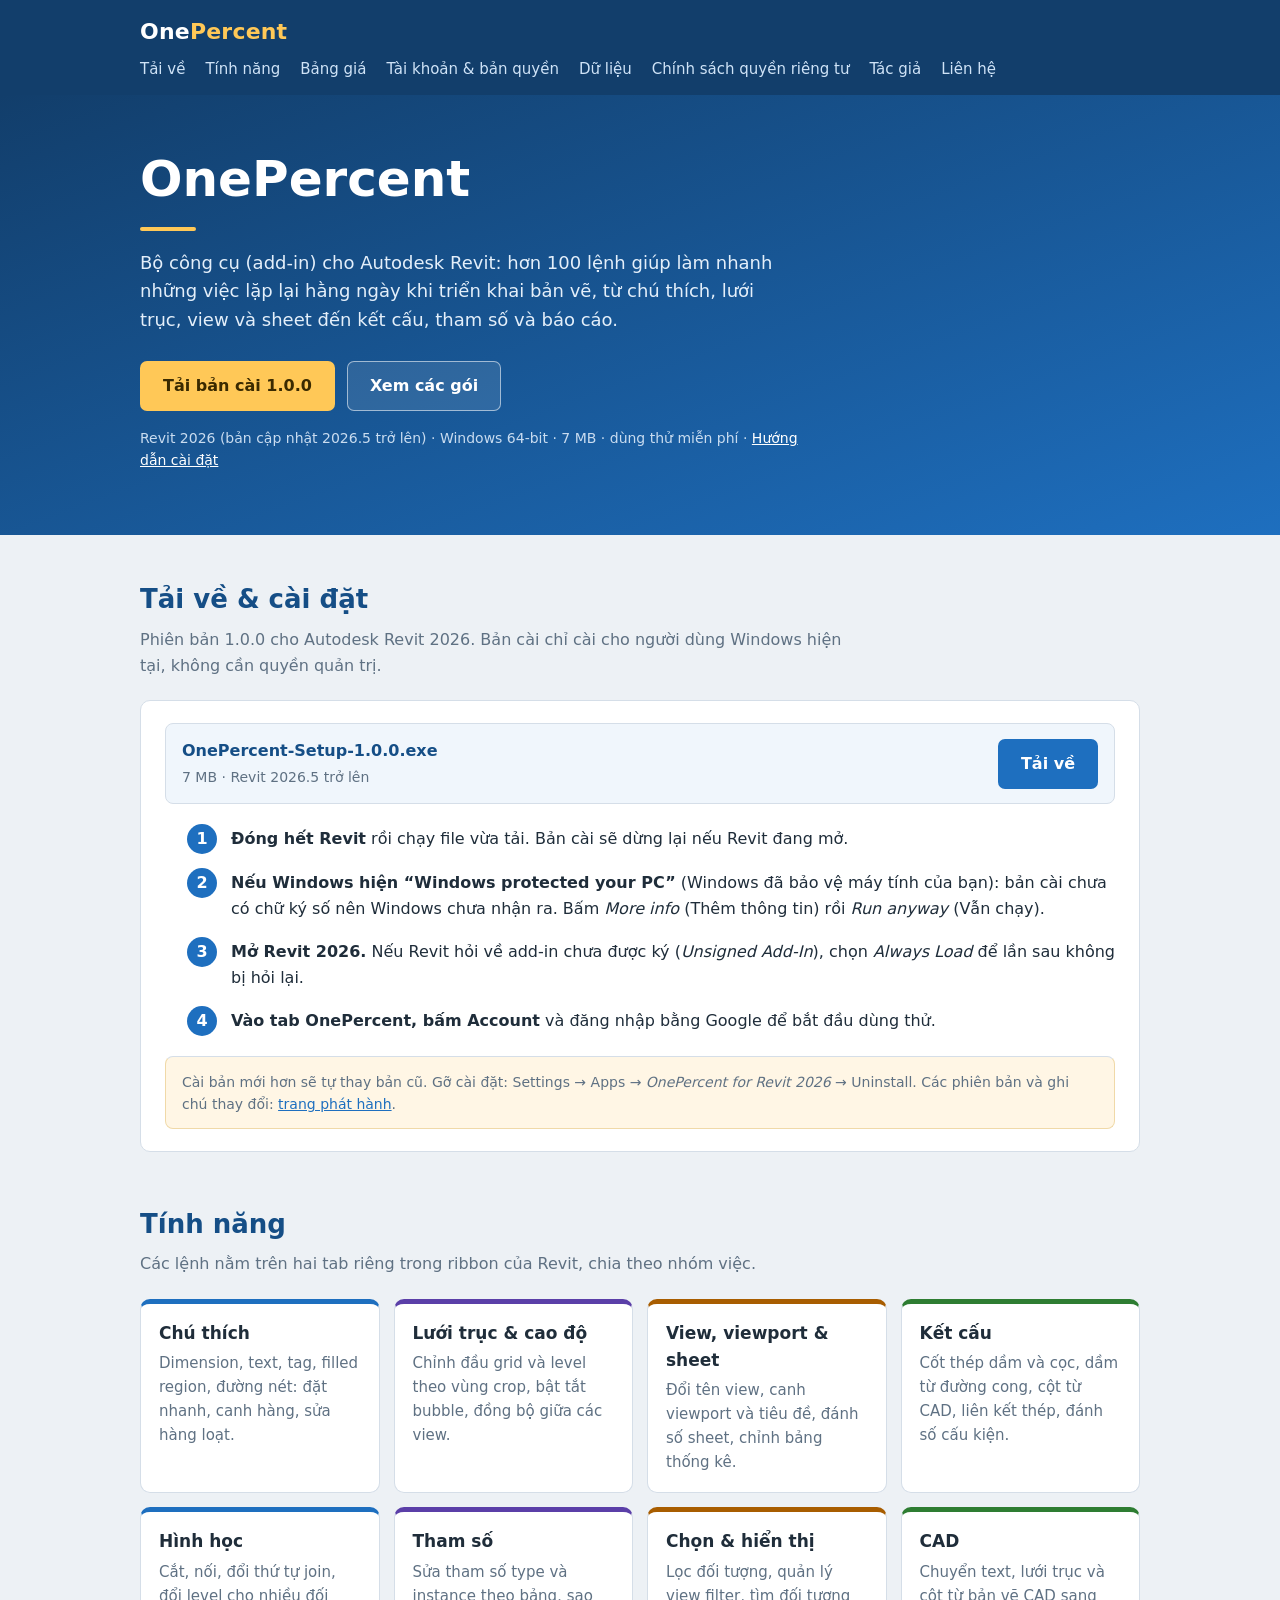
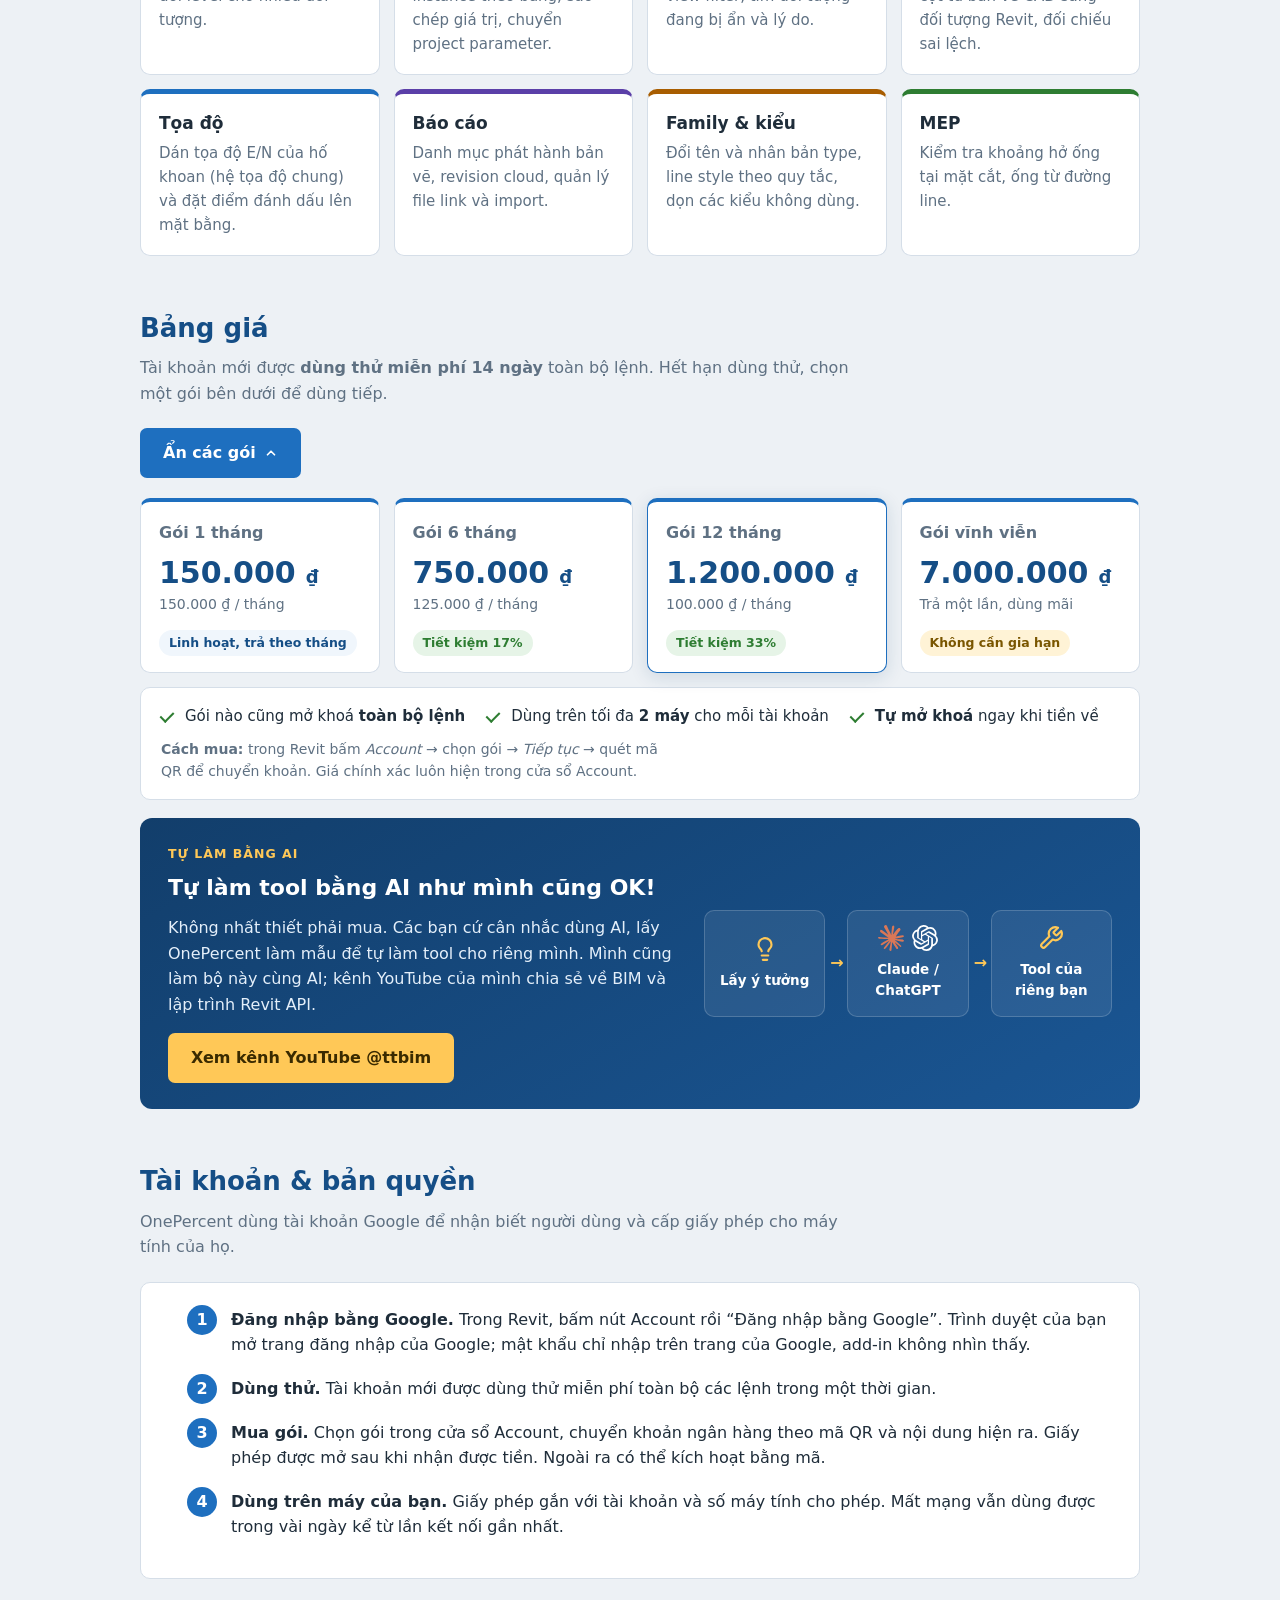
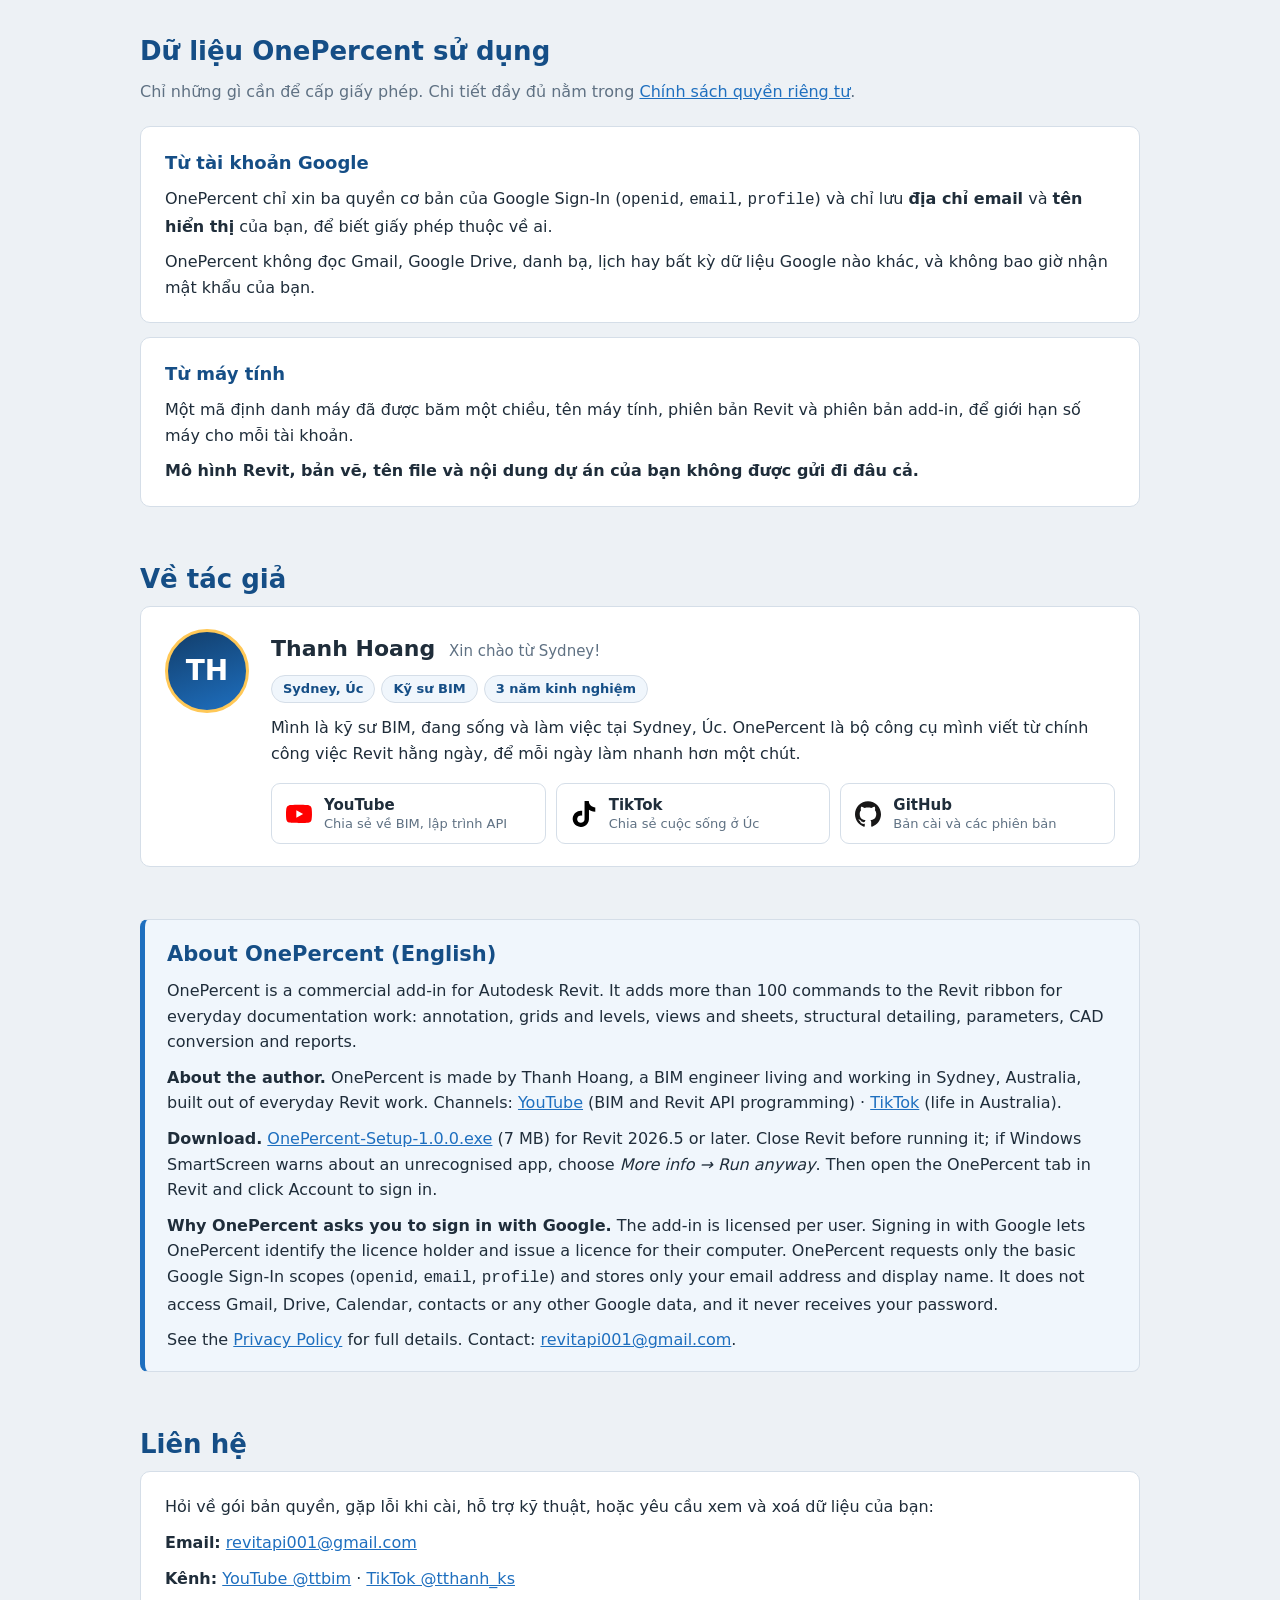
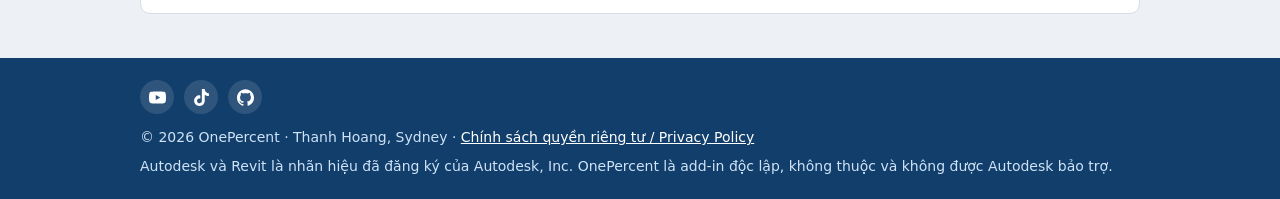
==== commit 3c510bf0: "Ship the leaner build as 1.0.0: point downloads back at v1.0.0 Co-Authored-By: Claude Opus 5.5 <nore" ====
--- a/index.html
+++ b/index.html
@@ -40,7 +40,7 @@
     <div class="rule"></div>
     <p>Bộ công cụ (add-in) cho Autodesk Revit: hơn 100 lệnh giúp làm nhanh những việc lặp lại hằng ngày khi triển khai bản vẽ, từ chú thích, lưới trục, view và sheet đến kết cấu, tham số và báo cáo.</p>
     <div class="buttons">
-      <a class="btn primary" href="https://github.com/revitapi001-afk/OnePercent/releases/download/v1.0.1/OnePercent-Setup-1.0.1.exe">Tải bản cài 1.0.1</a>
+      <a class="btn primary" href="https://github.com/revitapi001-afk/OnePercent/releases/download/v1.0.0/OnePercent-Setup-1.0.0.exe">Tải bản cài 1.0.0</a>
       <a class="btn ghost" href="#bang-gia" data-open-plans>Xem các gói</a>
     </div>
     <p class="meta">Revit 2026 (bản cập nhật 2026.5 trở lên) · Windows 64&#8209;bit · 7 MB · dùng thử miễn phí · <a href="#tai-ve">Hướng dẫn cài đặt</a></p>
@@ -52,14 +52,14 @@
   <section id="tai-ve">
     <div class="wrap">
       <h2>Tải về &amp; cài đặt</h2>
-      <p class="lead">Phiên bản 1.0.1 cho Autodesk Revit 2026. Bản cài chỉ cài cho người dùng Windows hiện tại, không cần quyền quản trị.</p>
+      <p class="lead">Phiên bản 1.0.0 cho Autodesk Revit 2026. Bản cài chỉ cài cho người dùng Windows hiện tại, không cần quyền quản trị.</p>
       <div class="panel download">
         <div class="download-file">
           <div>
-            <strong>OnePercent-Setup-1.0.1.exe</strong>
+            <strong>OnePercent-Setup-1.0.0.exe</strong>
             <span>7 MB · Revit 2026.5 trở lên</span>
           </div>
-          <a class="btn solid" href="https://github.com/revitapi001-afk/OnePercent/releases/download/v1.0.1/OnePercent-Setup-1.0.1.exe">Tải về</a>
+          <a class="btn solid" href="https://github.com/revitapi001-afk/OnePercent/releases/download/v1.0.0/OnePercent-Setup-1.0.0.exe">Tải về</a>
         </div>
         <ol class="steps">
           <li><strong>Đóng hết Revit</strong> rồi chạy file vừa tải. Bản cài sẽ dừng lại nếu Revit đang mở.</li>
@@ -238,7 +238,7 @@
         <h2>About OnePercent (English)</h2>
         <p>OnePercent is a commercial add-in for Autodesk Revit. It adds more than 100 commands to the Revit ribbon for everyday documentation work: annotation, grids and levels, views and sheets, structural detailing, parameters, CAD conversion and reports.</p>
         <p><strong>About the author.</strong> OnePercent is made by Thanh Hoang, a BIM engineer living and working in Sydney, Australia, built out of everyday Revit work. Channels: <a href="https://www.youtube.com/@ttbim">YouTube</a> (BIM and Revit API programming) · <a href="https://www.tiktok.com/@tthanh_ks">TikTok</a> (life in Australia).</p>
-        <p><strong>Download.</strong> <a href="https://github.com/revitapi001-afk/OnePercent/releases/download/v1.0.1/OnePercent-Setup-1.0.1.exe">OnePercent-Setup-1.0.1.exe</a> (7 MB) for Revit 2026.5 or later. Close Revit before running it; if Windows SmartScreen warns about an unrecognised app, choose <em>More info → Run anyway</em>. Then open the OnePercent tab in Revit and click Account to sign in.</p>
+        <p><strong>Download.</strong> <a href="https://github.com/revitapi001-afk/OnePercent/releases/download/v1.0.0/OnePercent-Setup-1.0.0.exe">OnePercent-Setup-1.0.0.exe</a> (7 MB) for Revit 2026.5 or later. Close Revit before running it; if Windows SmartScreen warns about an unrecognised app, choose <em>More info → Run anyway</em>. Then open the OnePercent tab in Revit and click Account to sign in.</p>
         <p><strong>Why OnePercent asks you to sign in with Google.</strong> The add-in is licensed per user. Signing in with Google lets OnePercent identify the licence holder and issue a licence for their computer. OnePercent requests only the basic Google Sign-In scopes (<code>openid</code>, <code>email</code>, <code>profile</code>) and stores only your email address and display name. It does not access Gmail, Drive, Calendar, contacts or any other Google data, and it never receives your password.</p>
         <p>See the <a href="privacy.html">Privacy Policy</a> for full details. Contact: <a href="mailto:revitapi001@gmail.com">revitapi001@gmail.com</a>.</p>
       </div>
